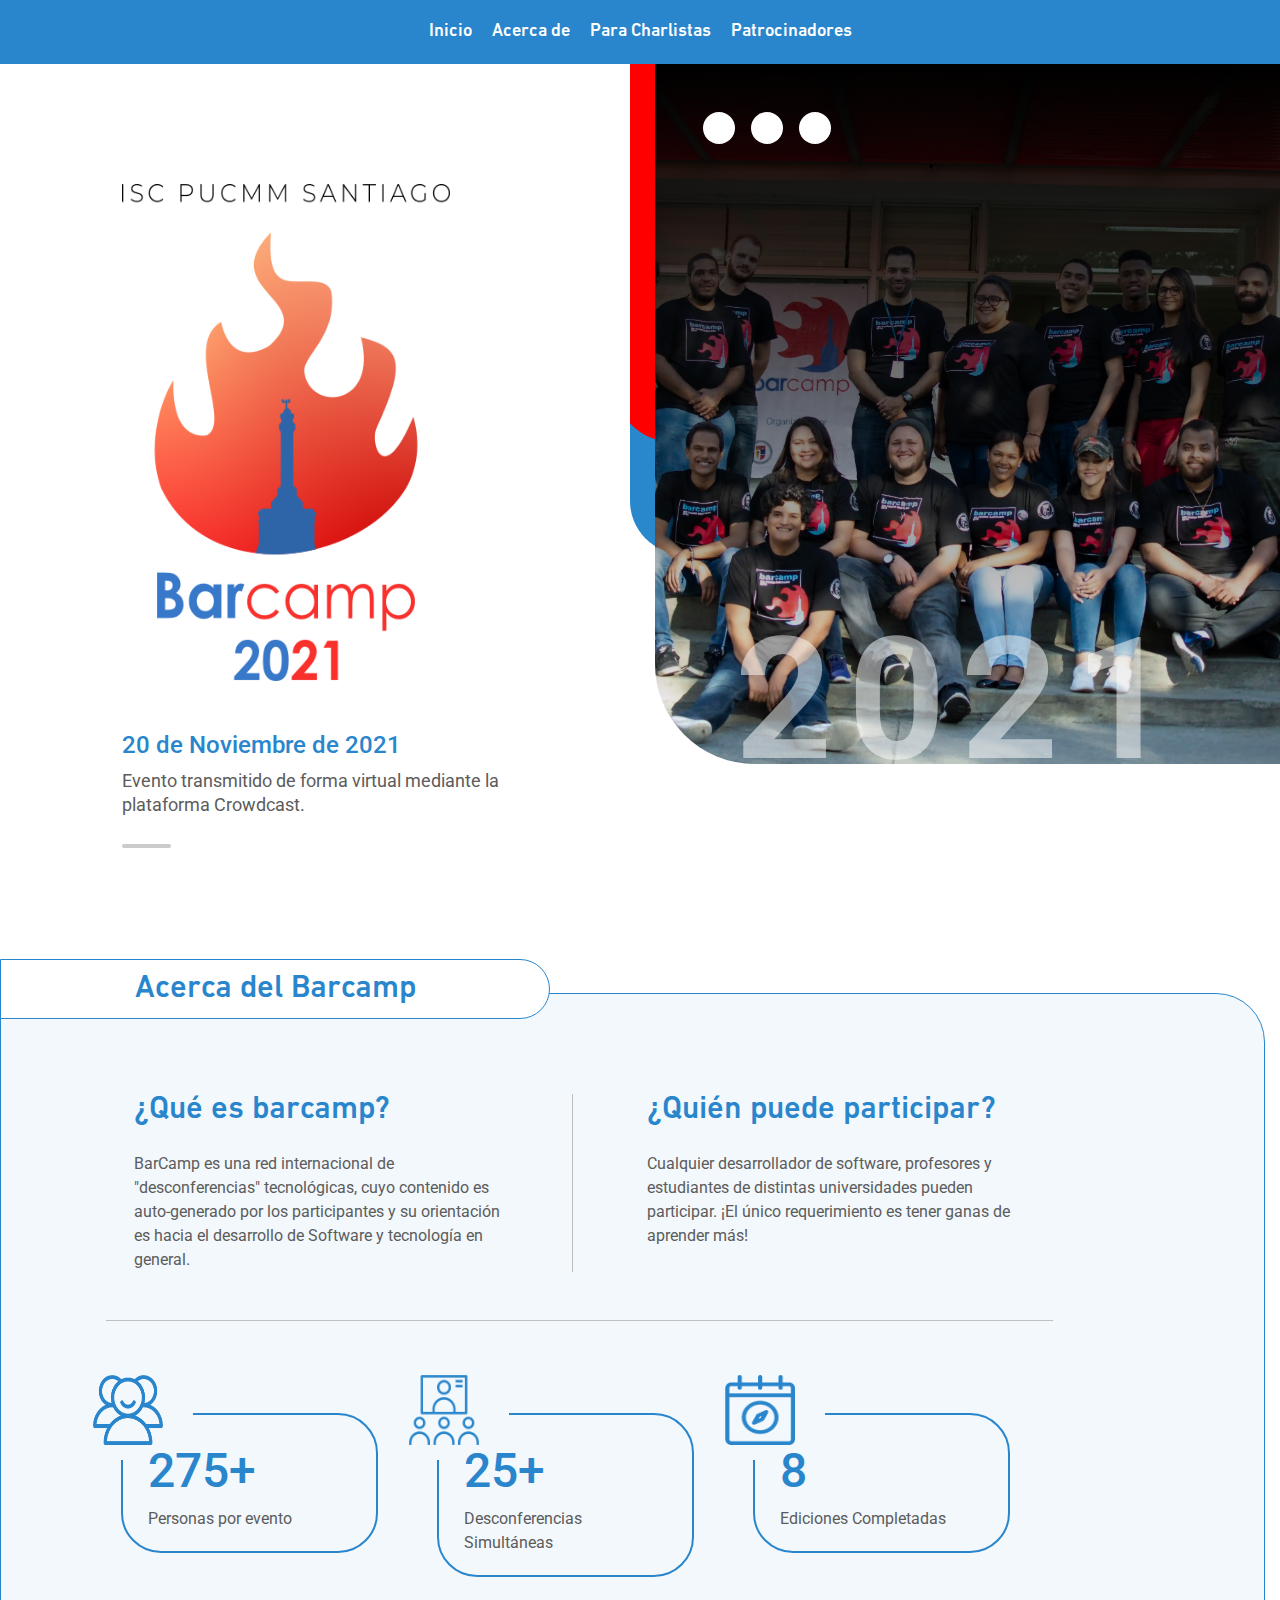
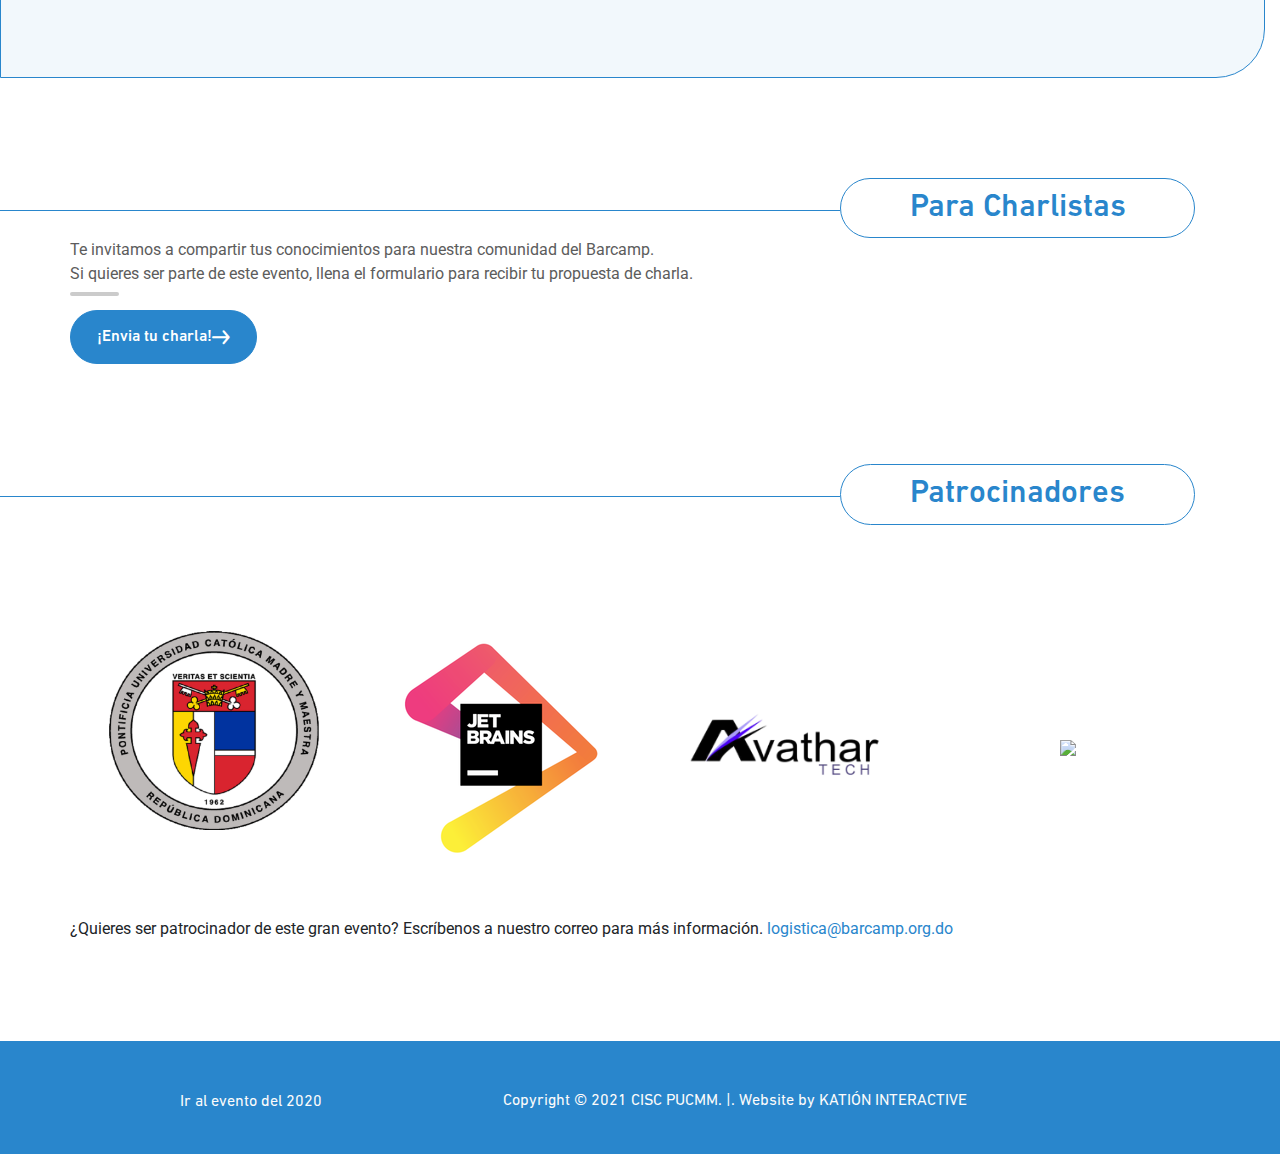
==== index.html @ 1f0f2ee5 "add streamelopers as sponsor" ====
<!doctype html>
<html lang="en">

<head>
    <meta charset="utf-8">
    <meta name="viewport" content="width=device-width, initial-scale=1, shrink-to-fit=no">
    <link rel="stylesheet" href="css/style.css">
    <link rel="stylesheet" href="https://use.fontawesome.com/releases/v5.7.2/css/all.css"
        integrity="sha384-fnmOCqbTlWIlj8LyTjo7mOUStjsKC4pOpQbqyi7RrhN7udi9RwhKkMHpvLbHG9Sr" crossorigin="anonymous">

    <link rel="shortcut icon" type="image/png" href="img/faviconbarcamp.png" />

    <meta property="og:title" content="BarcampRD 2021" />
    <meta property="og:type" content="website" />
    <meta property="og:url" content="https://twitter.com/BarCampRD" />
    <meta property="og:url" content="https://barcamp.org.do" />
    <meta property="og:image" content="https://barcamp.org.do/img/barcamp.webp" />
    <meta property="og:description"
        content="BarCamp es una red internacional de 'desconferencias' tecnológicas, cuyo contenido es auto-generado por los participantes y su orientación es hacia el desarrollo de Software y tecnología en general.">

    <!--Twitter card -->

    <meta name="twitter:card" content="summary_large_image" />
    <meta name="twitter:title" content="BarcampRD 2021" />
    <meta name="twitter:creator" content="@BarCampRD" />
    <meta name="twitter:description"
        content="BarCamp es una red internacional de 'desconferencias' tecnológicas, cuyo contenido es auto-generado por los participantes y su orientación es hacia el desarrollo de Software y tecnología en general." />
    <meta name="twitter:image" content="https://barcamp.org.do/img/barcamp.webp" />
    <title>Barcamp 2021</title>
</head>

<body>
    <header id="header">
        <div class="container-fluid">
            <nav class="main-nav">
                <ul class="main-menu">
                    <li><a href="#inicio">Inicio</a></li>
                    <li><a href="#aboutUs">Acerca de</a></li>
                    <li><a href="#registrocharlistas">Para Charlistas</a></li>
                    <li><a href="#patrocinadores">Patrocinadores</a></li>
                </ul>
            </nav>
            <button class="btn btn-sm btn-primary d-lg-none" onclick="$('.main-nav').toggleClass('open')"><i
                    class="fas fa-bars"></i></button>
        </div>
    </header>
    <main id="content">
        <section id="inicio">
            <div class="row m-0 p-0 justify-content-md-center">
                <div class="col-lg-6 col-md-10 order-sm-2 order-md-2 order-lg-1 ">
                    <div class="row justify-content-center">
                        <div class="col-xl-8 col-lg-12 ">
                            <div class="informationBarcamp">
                                <img src="img/newestBarcampLogo2.png">
                                <div class="informationDetails">
                                    <p class="date"><span>20 de Noviembre de 2021</span></p>
                                    <p>Evento transmitido de forma virtual mediante la plataforma Crowdcast.</p>
                                </div>
                            </div>
                        </div>
                    </div>
                </div>
                <div class="col-lg-6 pr-0 order-sm-1 order-md-1 order-lg-2">
                    <div class="slideBarcamp" id="slideBarcamp">                        
                        <div class="socialNav">
                            <a href="https://instagram.com/barcamprd" target="_blank"><span><i
                                        class="fab fa-instagram"></i></span></a>
                            <a href="https://www.facebook.com/barcamprd" target="_blank"><span><i
                                        class="fab fa-facebook-f"></i></span></a>
                            <a href="https://twitter.com/BarCampRD" target="_blank"><span><i
                                        class="fab fa-twitter"></i></span></a>
                            <a href="https://github.com/BarcampRD/" target="_blank"><i class="fab fa-github"></i></a>
                        </div>
                        <div class="year">
                            <p><span>2021</span></p>
                        </div>
                    </div>
                </div>
            </div>
        </section>
        <section id="aboutUs">
            <div class="container ml-lg-0 pl-lg-0">
                <div class="about-container">
                    <div class="container">
                        <div class="title">
                            <h2>Acerca del Barcamp</h2>
                        </div>
                        <div class="row m-0 p-0 mb-5">
                            <div class="col-lg-4 offset-lg-1 ">
                                <h3>¿Qué es barcamp?</h3>
                                <p>
                                    BarCamp es una red internacional de "desconferencias" tecnológicas, cuyo contenido es auto-generado por los participantes y su orientación es hacia el desarrollo de Software y tecnología en general.
                                </p>
                            </div>
                            <div class="col-lg-4 offset-lg-1">
                                <h3>¿Quién puede participar?</h3>
                                <p>
                                    Cualquier desarrollador de software, profesores y estudiantes de distintas universidades pueden participar. ¡El único requerimiento es tener ganas de aprender más!
                                </p>
                            </div>
                        </div>
                        <div class="row">
                            <div class="offset-lg-1 col-lg-3 border-top ">
                                <div class="attainment">
                                    <div class="img">
                                        <img src="img/people.webp">
                                    </div>
                                    <span>275+</span>
                                    <p><small>Personas por evento</small></p>
                                </div>
                            </div>
                            <div class="col-lg-3 border-top">
                                <div class="attainment">
                                    <div class="img">
                                        <img src="img/conferences.webp">
                                    </div>
                                    <span>25+</span>
                                    <p><small>Desconferencias Simultáneas</small></p>
                                </div>
                            </div>
                            <div class="col-lg-3 border-top">
                                <div class="attainment">
                                    <div class="img">
                                        <img src="img/calendar.png">
                                    </div>
                                    <span>8</span>
                                    <p><small>Ediciones Completadas</small></p>
                                </div>
                            </div>
                        </div>
                    </div>
                </div>
            </div>
        </section>
        <section id="registrocharlistas">
           <div class=registrocharlistas-container>
            <div class="container">
                <div class="row">
                    <div class="col-lg-12 line">
                        <h2 class="title ml-auto">Para Charlistas</h2>
                    </div>
                </div>
                <div class="row mb-4">
                    <p>
                        Te invitamos a compartir tus conocimientos para nuestra comunidad del Barcamp. <br>
                        Si quieres ser parte de este evento, llena el formulario para recibir tu propuesta de charla.
                    </p>
                </div>
                <div class="row">
                    <a href="https://www.papercall.io/barcamprd2021" class="btn btn-primary">
                        ¡Envia tu charla!
                        <span class="icon-arrow-right float-right" target="_blank">
                        </span>
                    </a>
                </div>
            </div>
           </div>
        </section>

        <section id="patrocinadores">
            <div class="container">
                <div class="row">
                    <div class="col-lg-12 line">
                        <h2 class="title ml-auto">Patrocinadores</h2>
                    </div>
                </div>
                <div class="row align-items-center justify-content-center mb-5">
                    <div class="col-lg-3 col-md-3 col-sm-3 col-xs-12 d-sm-flex justify-content-sm-center">
                        <a href="https://www.pucmm.edu.do/">
                            <img src="img/patrocinadores/PUCMM.png" class="img-fluid">
                        </a>
                    </div>
                    <div class="col-lg-3 col-md-3 col-sm-3 col-xs-12 d-sm-flex justify-content-sm-center">
                        <a href="https://www.jetbrains.com/">
                            <img src="img/patrocinadores/JetBrains.png" class="img-fluid">
                        </a>
                    </div>
                    <div class="col-lg-3 col-md-3 col-sm-3 col-xs-12 d-sm-flex justify-content-sm-center">
                        <a href="https://avathartech.com/">
                            <img src="img/patrocinadores/AvatharTech.png" class="img-fluid">
                        </a>
                    </div>
                    <div class="col-lg-3 col-md-3 col-sm-3 col-xs-12 d-sm-flex justify-content-sm-center">
                        <a href="https://streamelopers.org/">
                            <img src="img/patrocinadores/streamelopers.png" class="img-fluid">
                        </a>
                    </div>
                </div>
                
                <div class="row">
                    <p>
                        ¿Quieres ser patrocinador de este gran evento? Escríbenos a nuestro correo para más información. <a href="mailto:logistica@barcamp.org.do">logistica@barcamp.org.do</a>
                    </p>
                </div>
            </div>
        </section>
    </main>
    <footer id="footer">
        <div class="container">
            <div class="row justify-content-center">
                <div class="col-lg-2 col-md-4">
                    <a href="https://2020.barcamp.org.do/">Ir al evento del 2020</a>
                </div>
                <div class="col-lg-8 col-md-6">
                    <p class="mb-0">Copyright © 2021 CISC PUCMM. |. Website by KATIÓN INTERACTIVE</p>
                </div>
            </div>
        </div>
    </footer>

    <script src="js/jquery-3.3.1.min.js"></script>
    <script src="js/submissions.js"></script>
    <script src="js/scripts.js"></script>
</body>
</html>
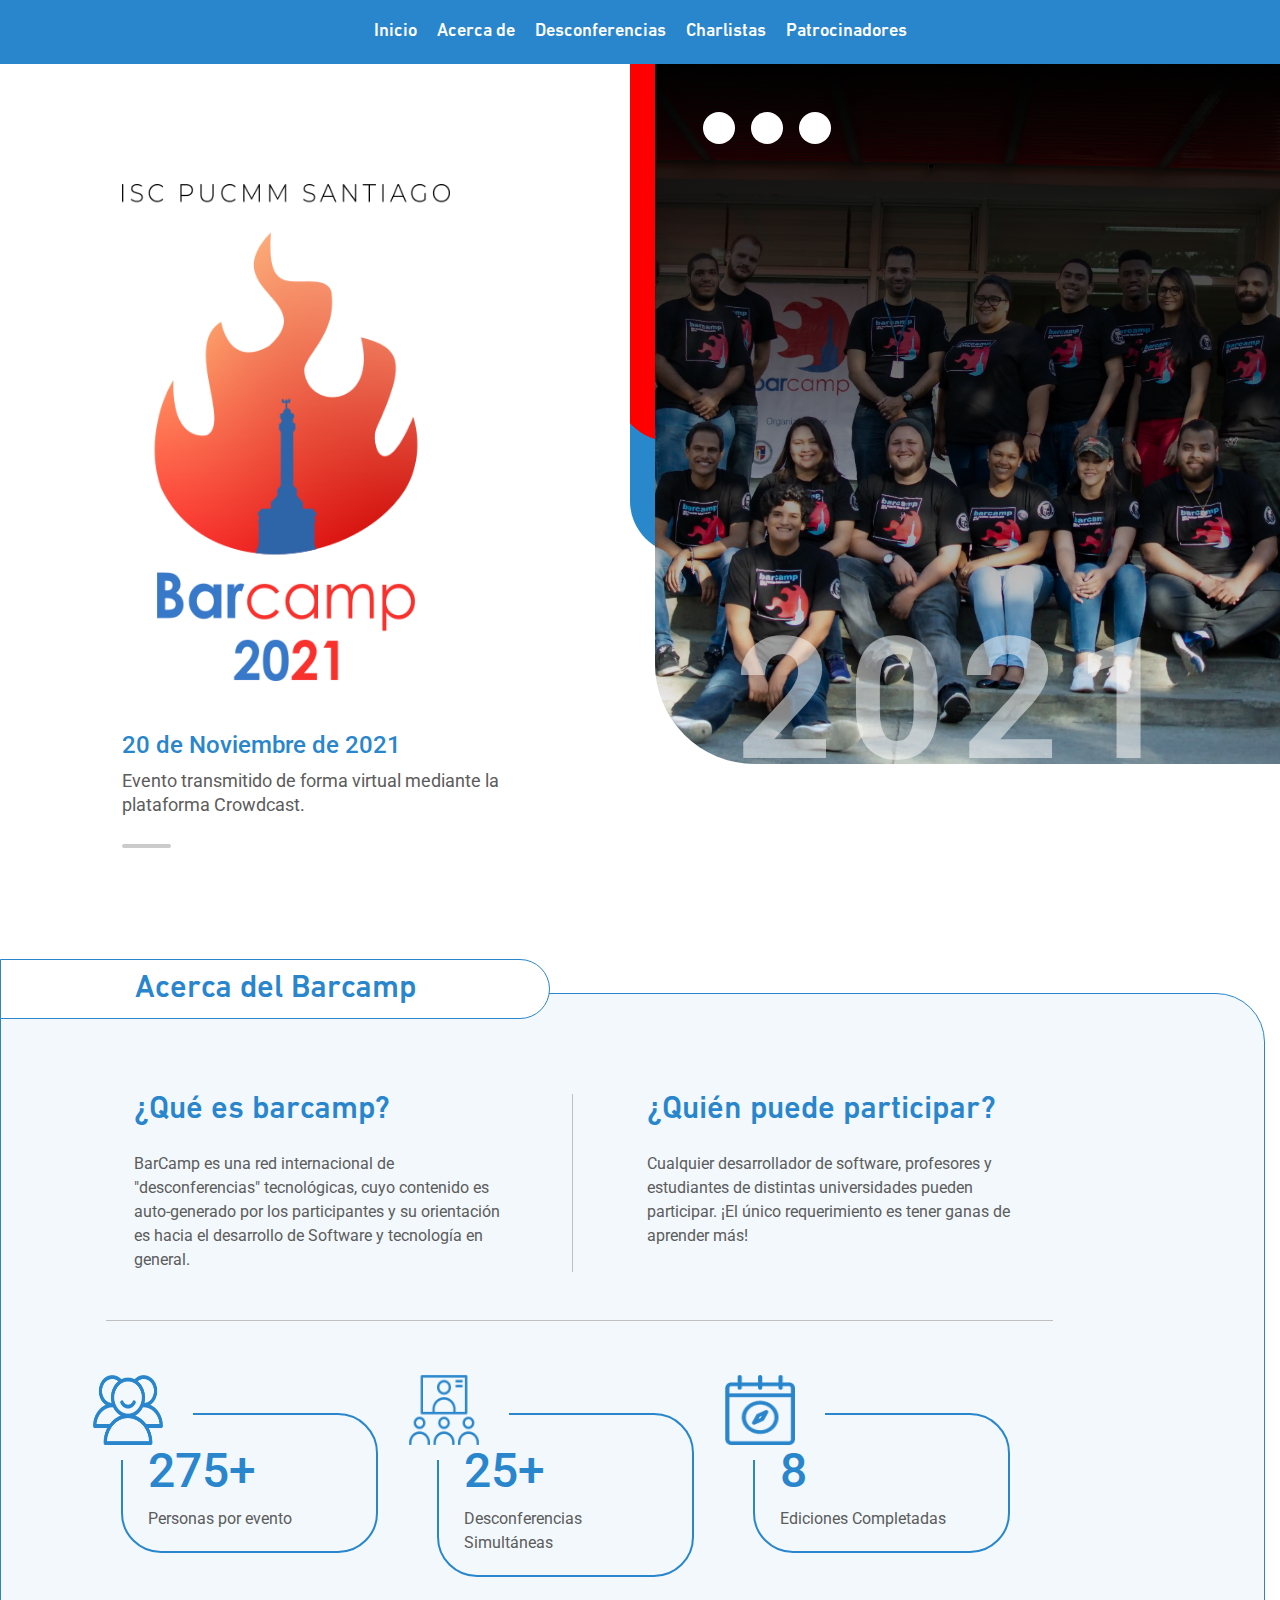
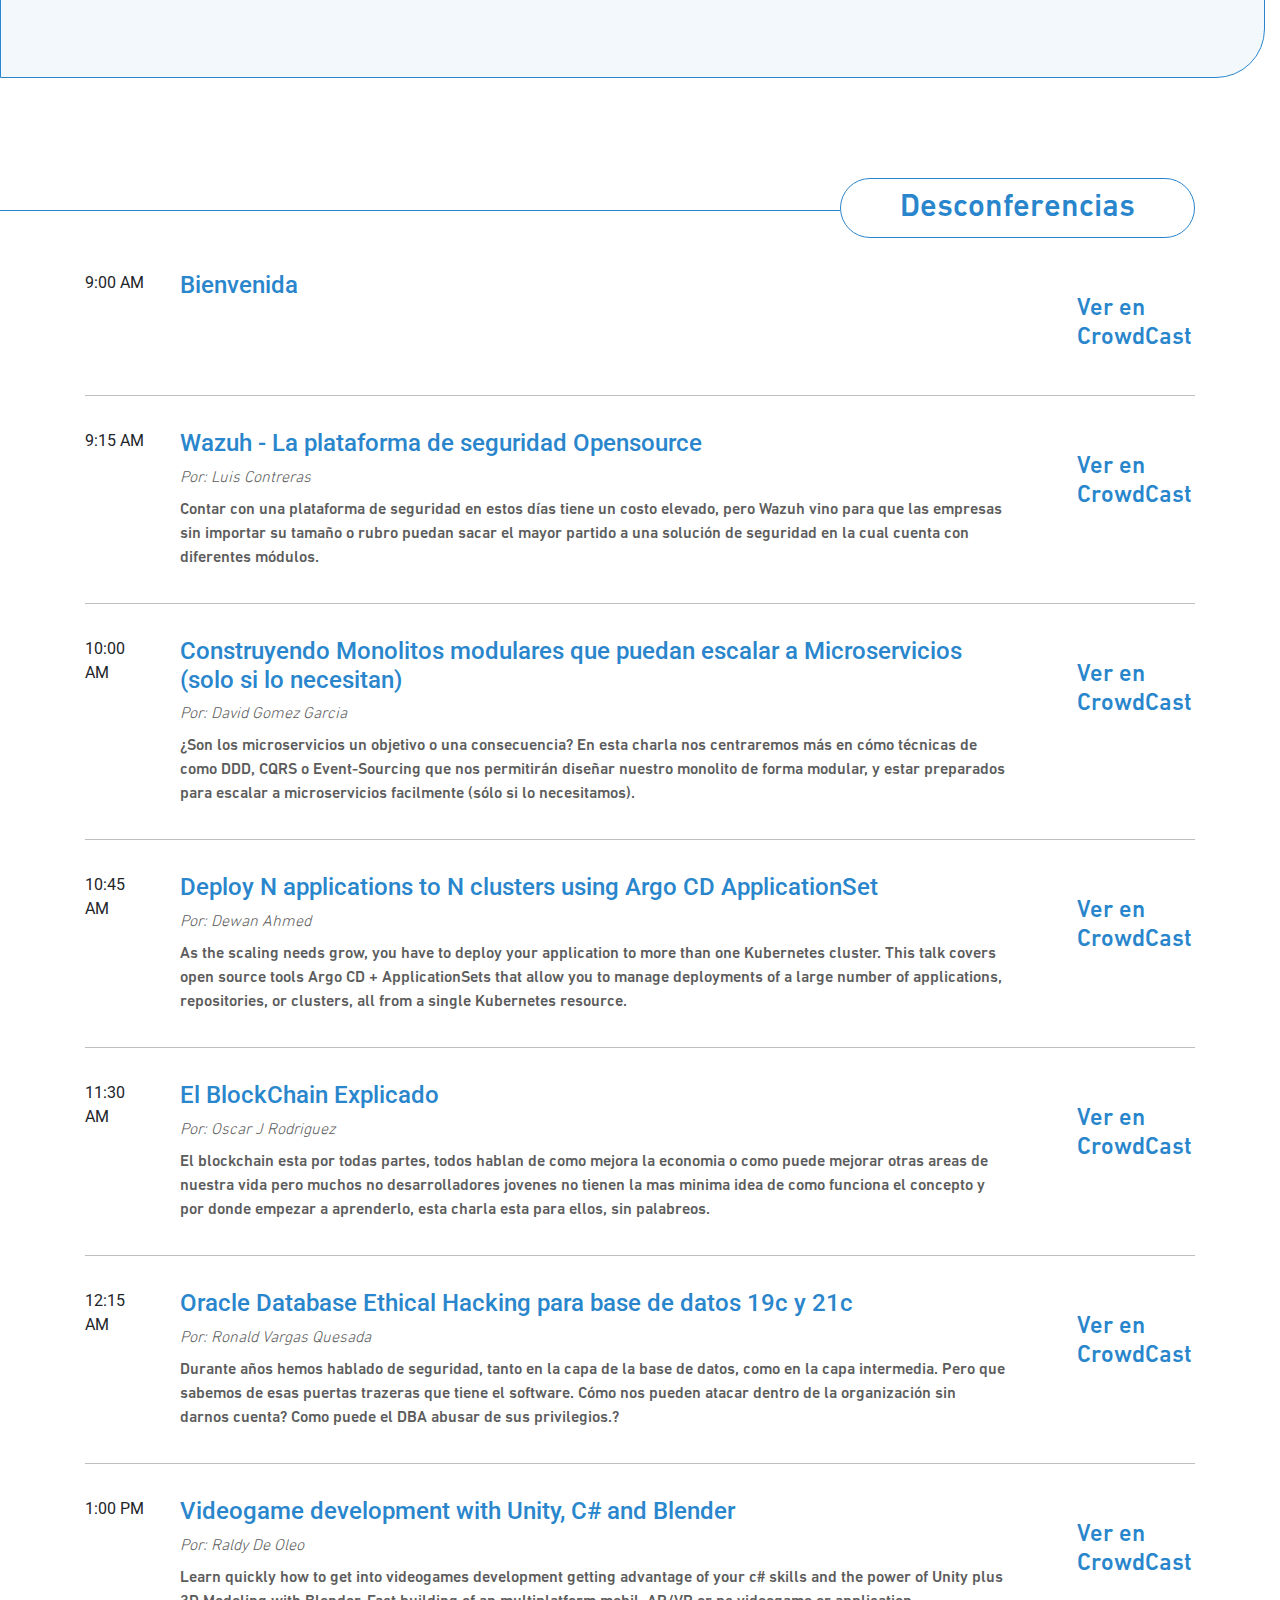
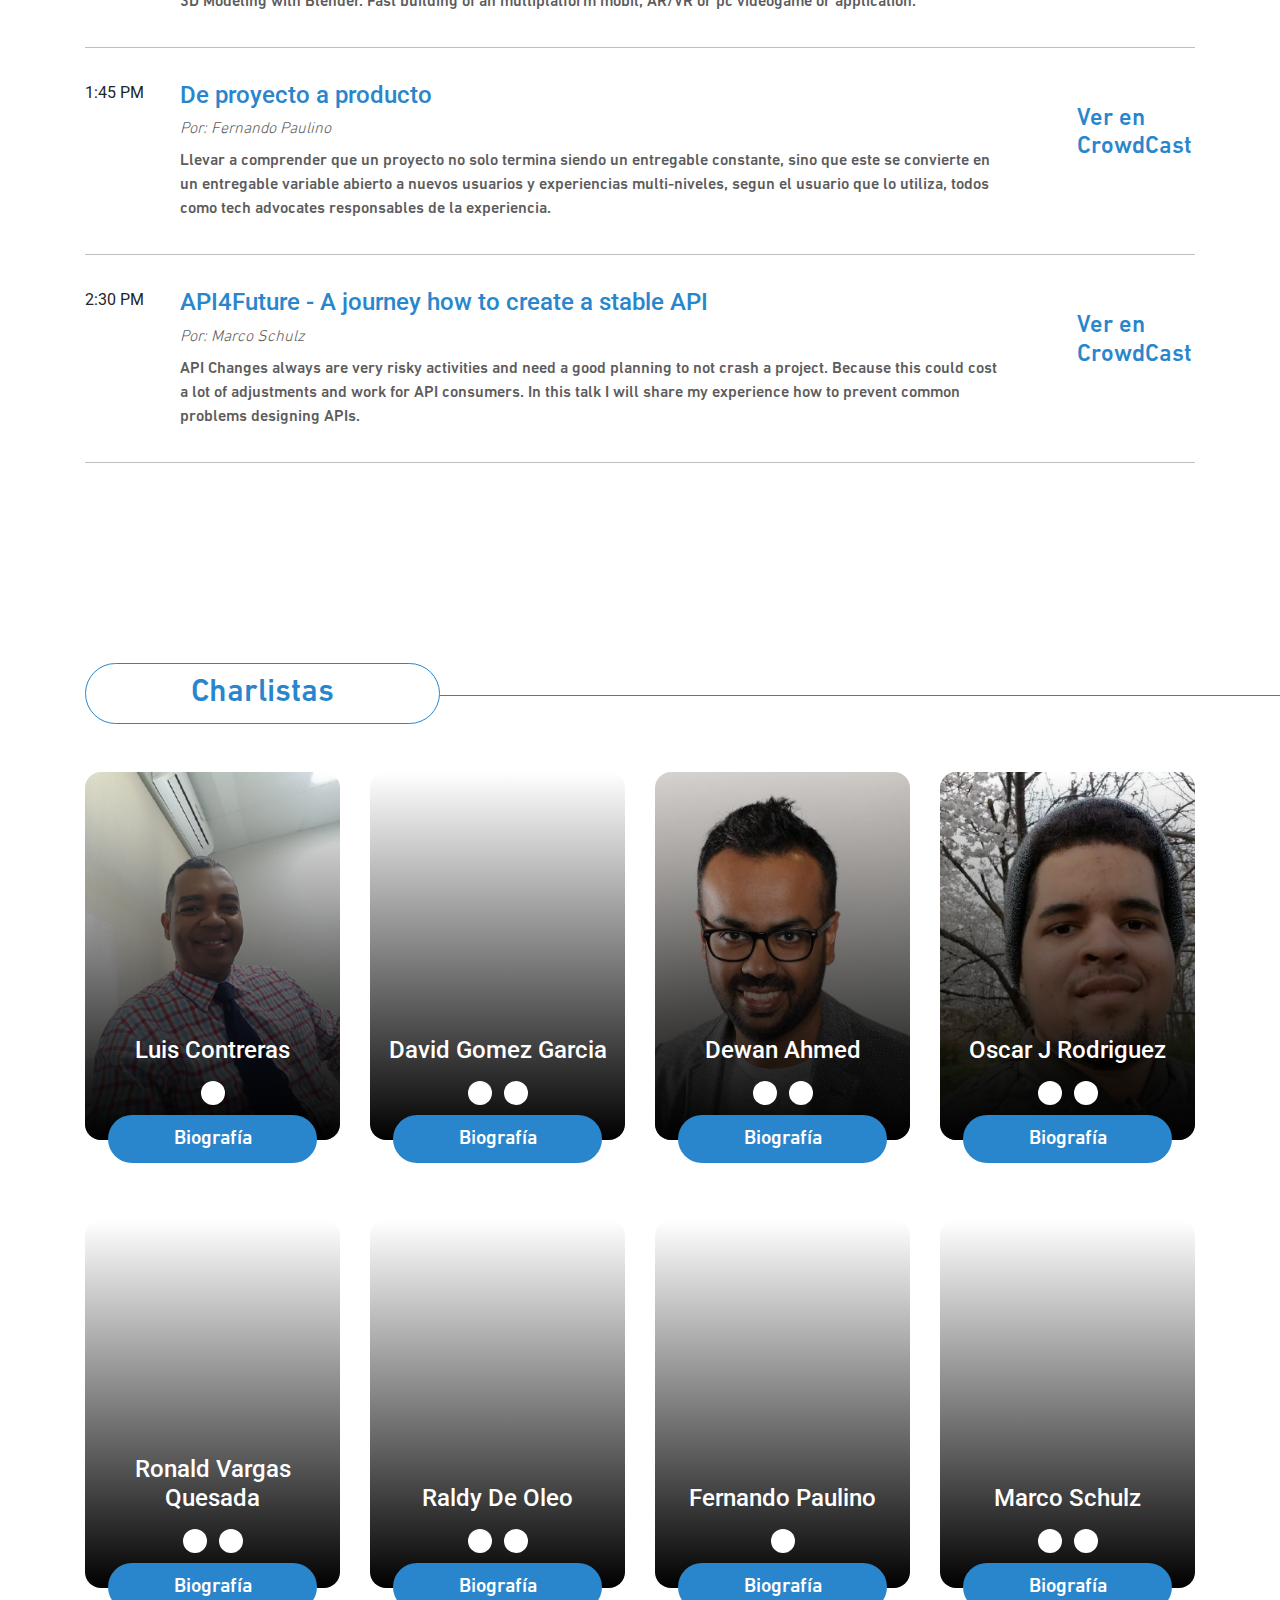
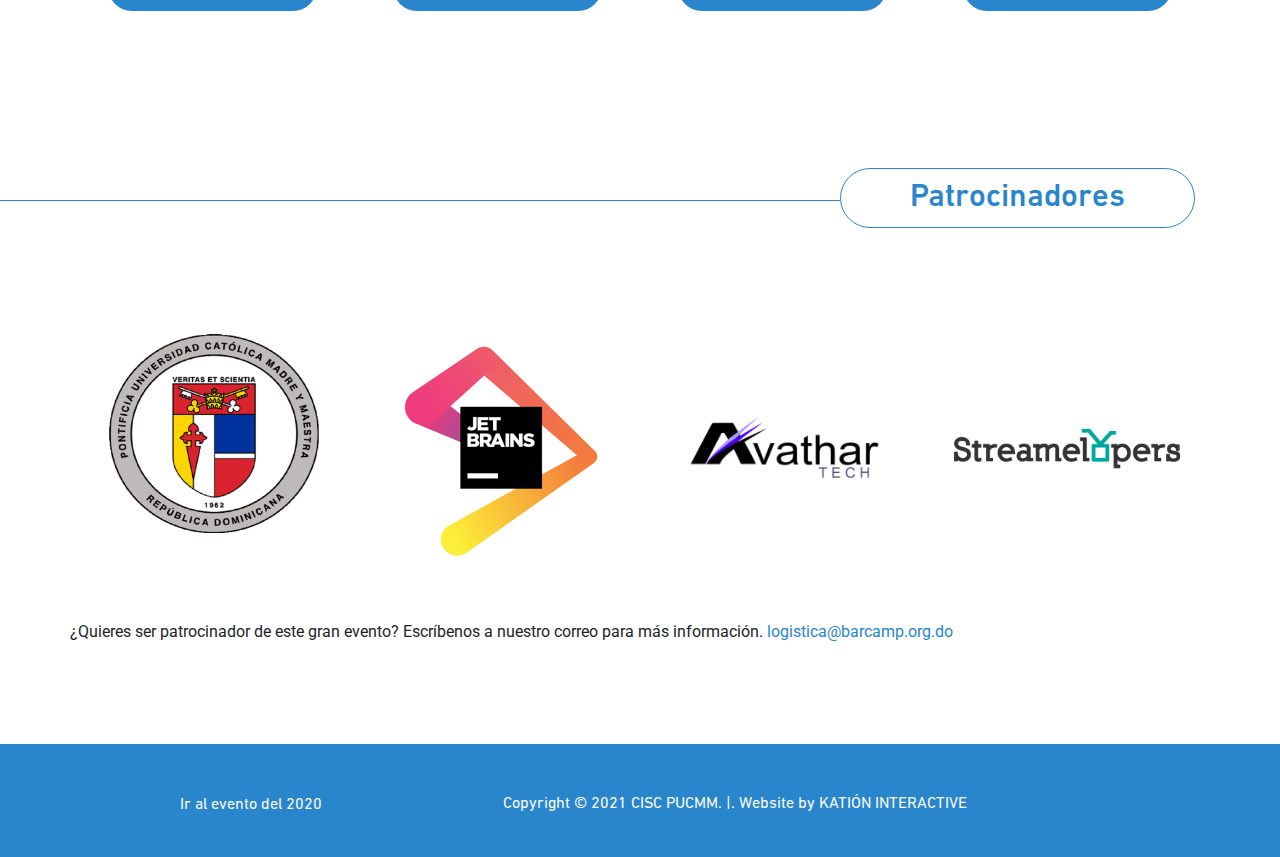
==== commit f60d012b: "add confirmed speakers" ====
--- a/index.html
+++ b/index.html
@@ -36,7 +36,8 @@
                 <ul class="main-menu">
                     <li><a href="#inicio">Inicio</a></li>
                     <li><a href="#aboutUs">Acerca de</a></li>
-                    <li><a href="#registrocharlistas">Para Charlistas</a></li>
+                    <li><a href="#desconferencias">Desconferencias</a></li>
+                    <li><a href="#charlistas">Charlistas</a></li>
                     <li><a href="#patrocinadores">Patrocinadores</a></li>
                 </ul>
             </nav>
@@ -132,29 +133,36 @@
                 </div>
             </div>
         </section>
-        <section id="registrocharlistas">
-           <div class=registrocharlistas-container>
+        <section id="desconferencias">
             <div class="container">
                 <div class="row">
                     <div class="col-lg-12 line">
-                        <h2 class="title ml-auto">Para Charlistas</h2>
-                    </div>
-                </div>
-                <div class="row mb-4">
-                    <p>
-                        Te invitamos a compartir tus conocimientos para nuestra comunidad del Barcamp. <br>
-                        Si quieres ser parte de este evento, llena el formulario para recibir tu propuesta de charla.
-                    </p>
-                </div>
-                <div class="row">
-                    <a href="https://www.papercall.io/barcamprd2021" class="btn btn-primary">
-                        ¡Envia tu charla!
-                        <span class="icon-arrow-right float-right" target="_blank">
-                        </span>
-                    </a>
-                </div>
-            </div>
-           </div>
+                        <h2 class="title ml-auto">Desconferencias</h2>
+                    </div>
+                </div>
+                <div class="row">
+                    <div class="col-lg-12">
+                        <div class="tabs">
+                            <div class="tab open">
+                                <ul id="conferences-list">
+
+                                </ul>
+                            </div>
+                        </div>
+                    </div>
+                </div>
+            </div>
+        </section>
+        <section id="charlistas">
+            <div class="container">
+                <div class="row">
+                    <div class="col-lg-12 line">
+                        <h2 class="title">Charlistas</h2>
+                    </div>
+                </div>
+                <div class="row mt-5" id="speakers-container">
+                </div>
+            </div>
         </section>
 
         <section id="patrocinadores">
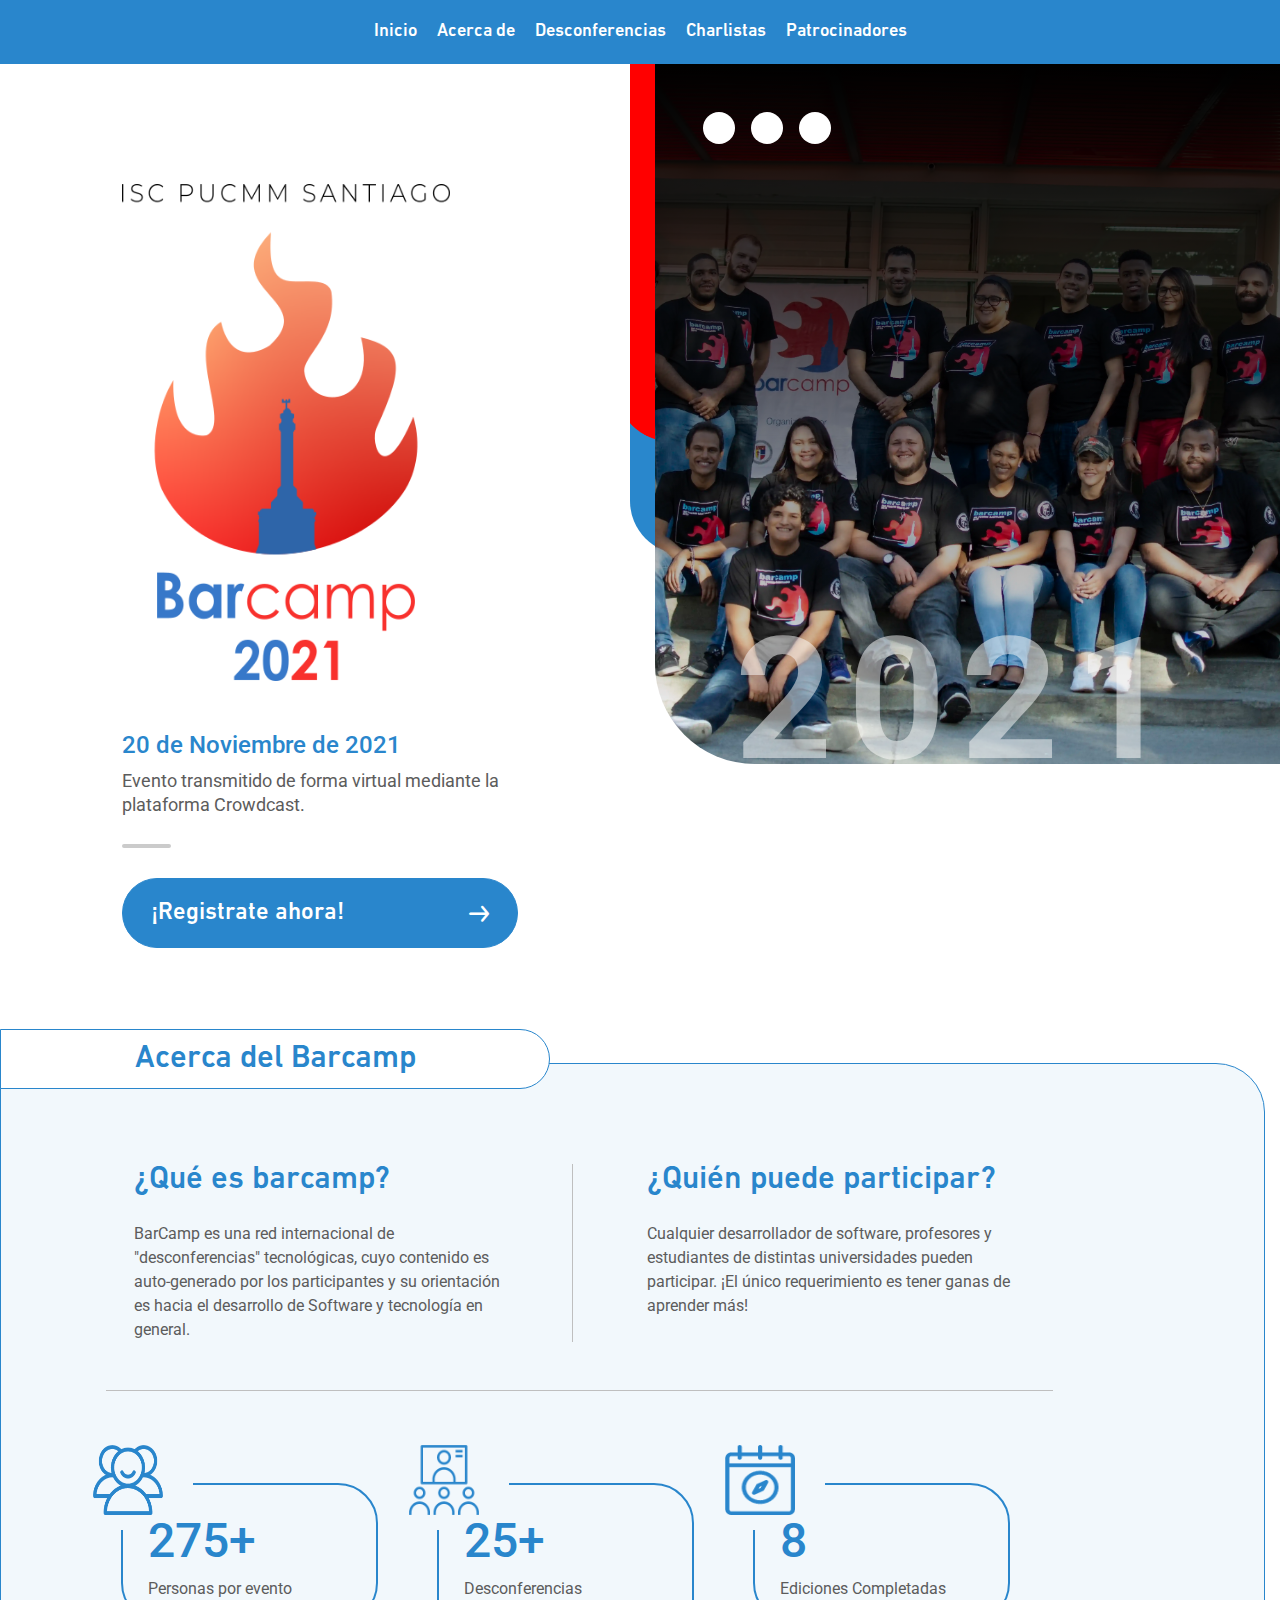
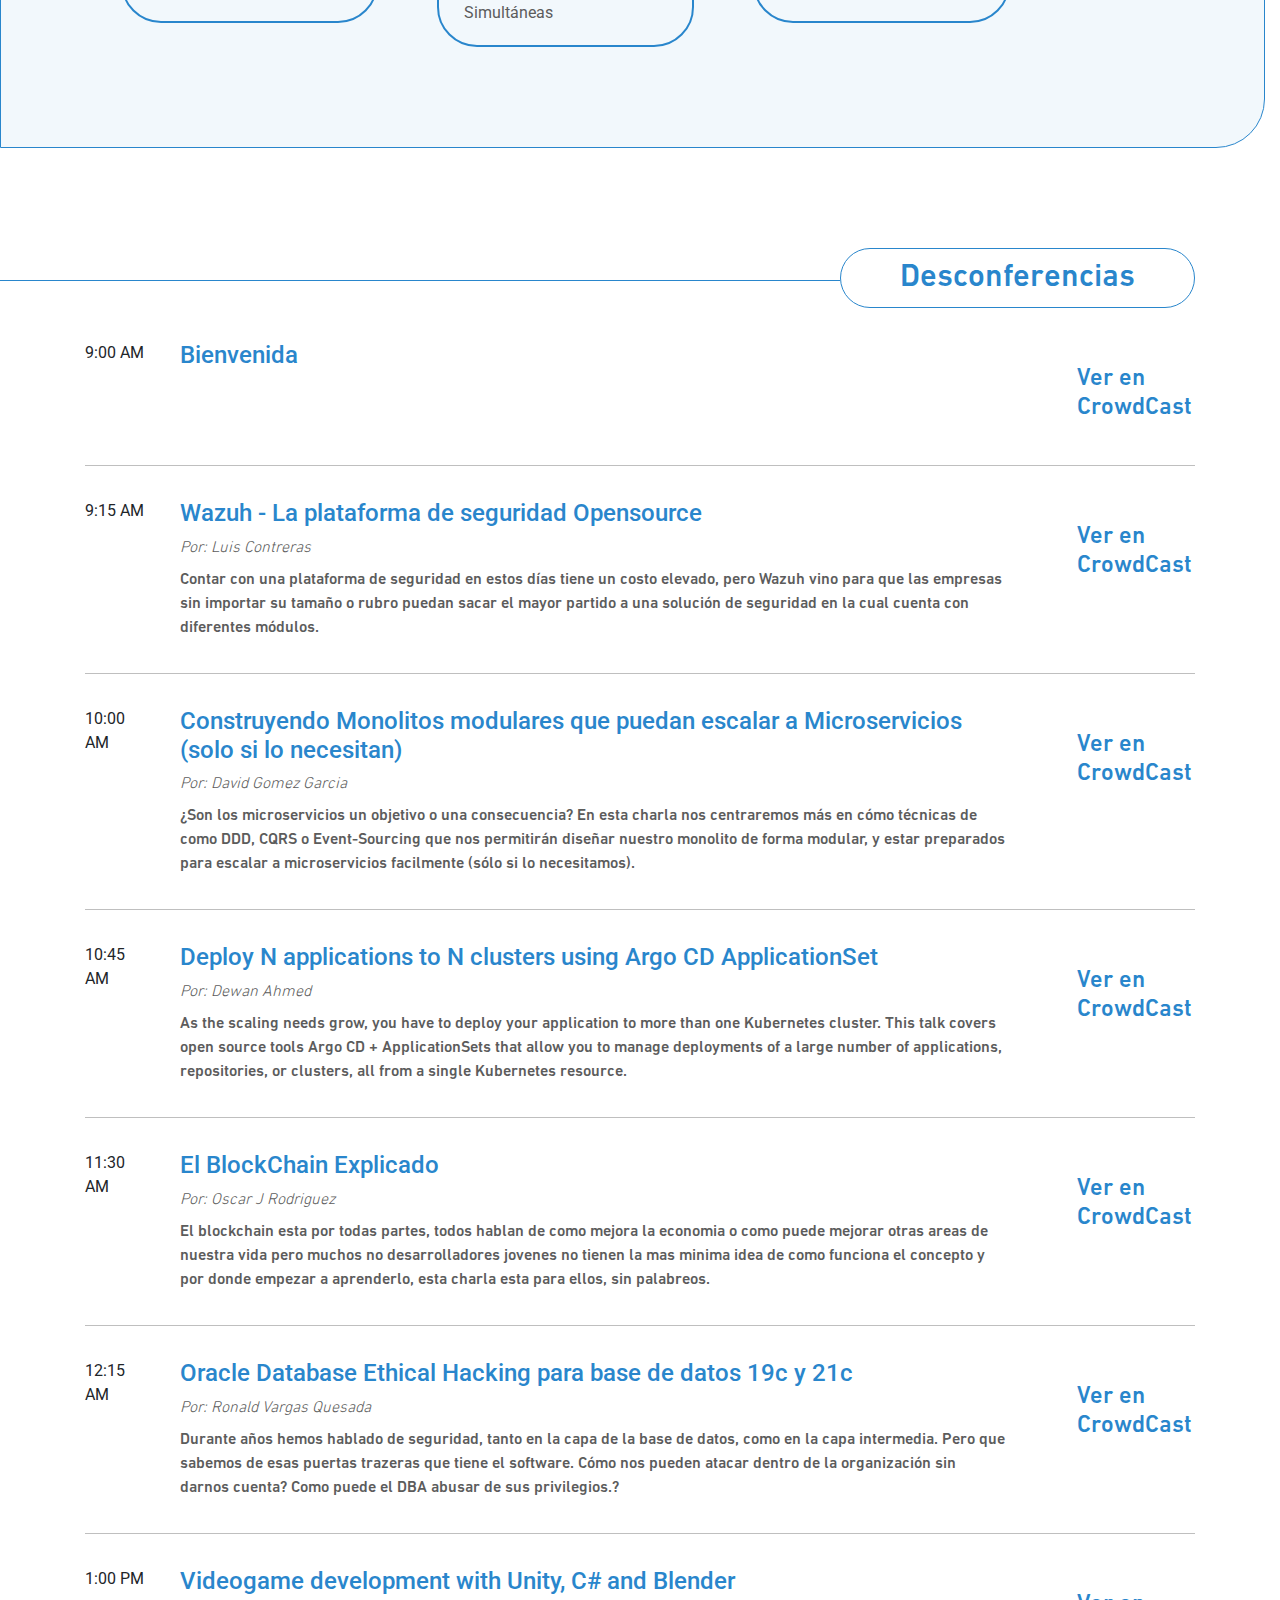
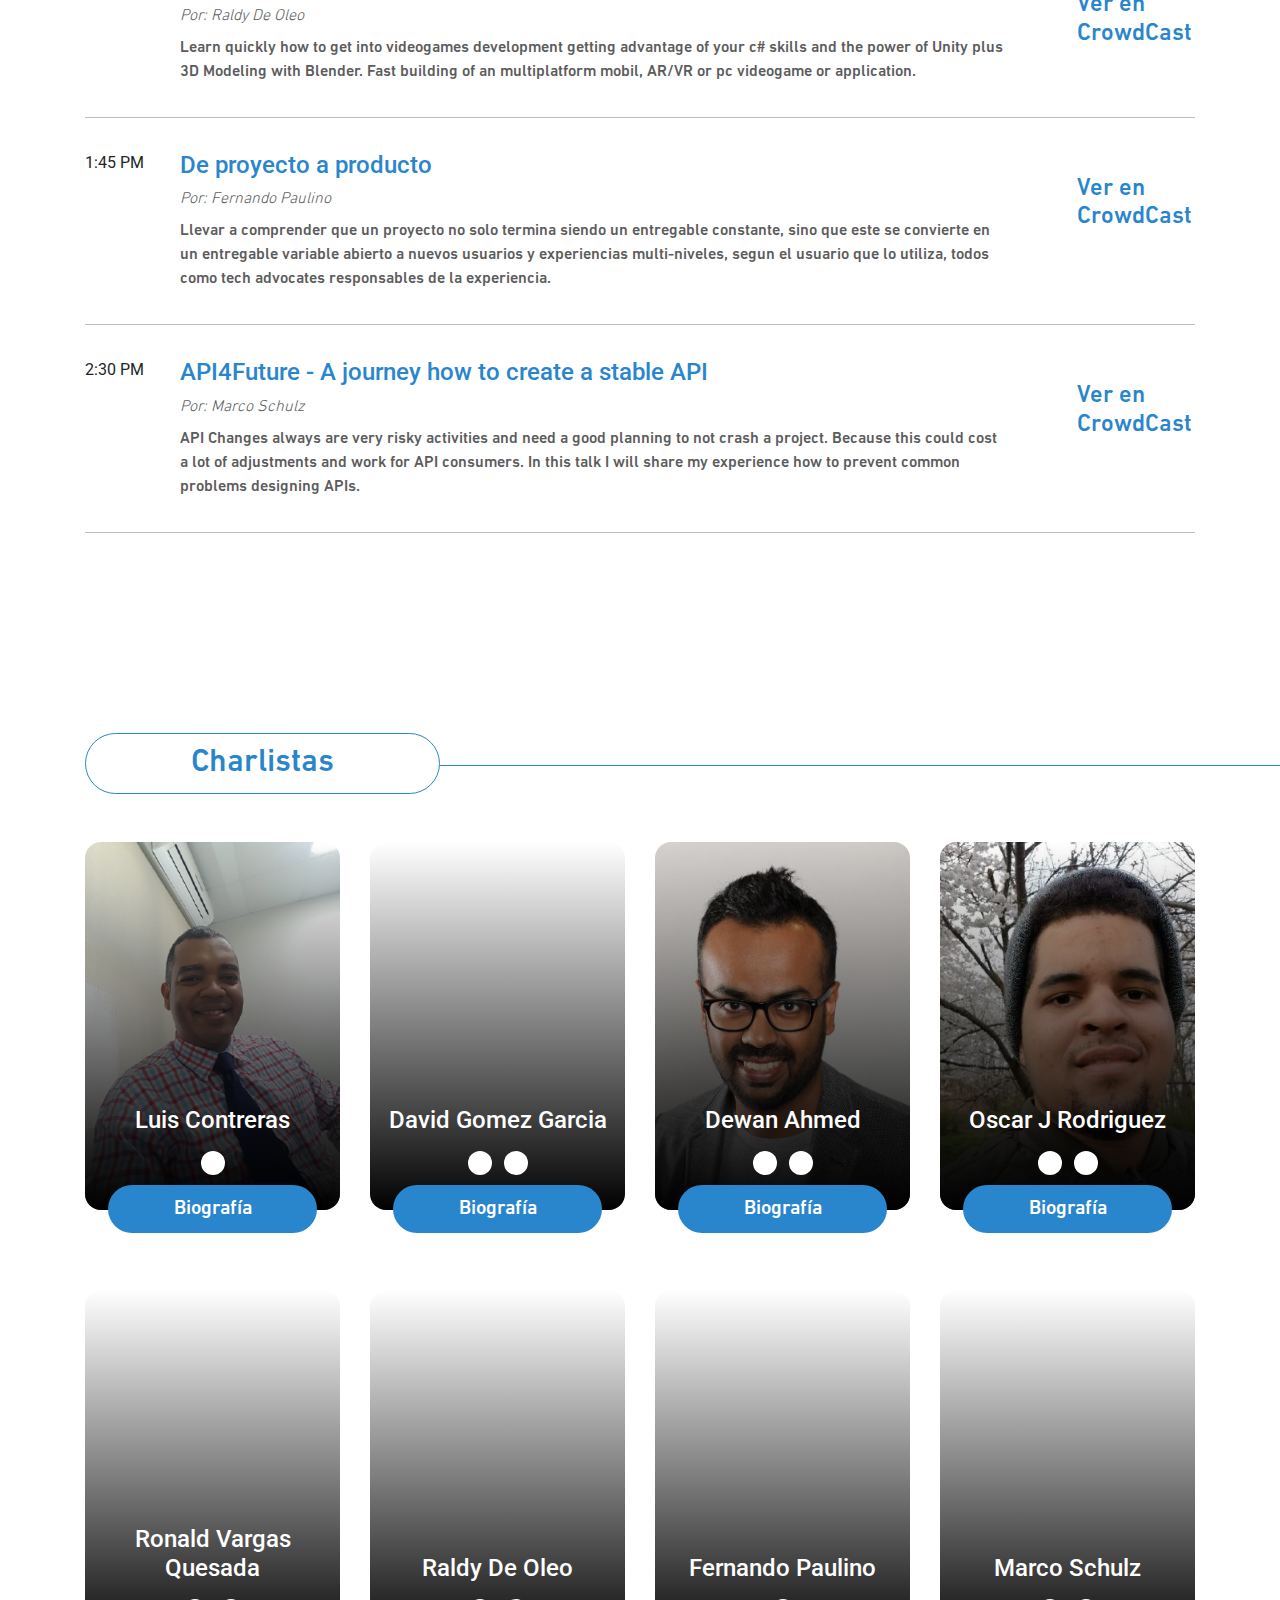
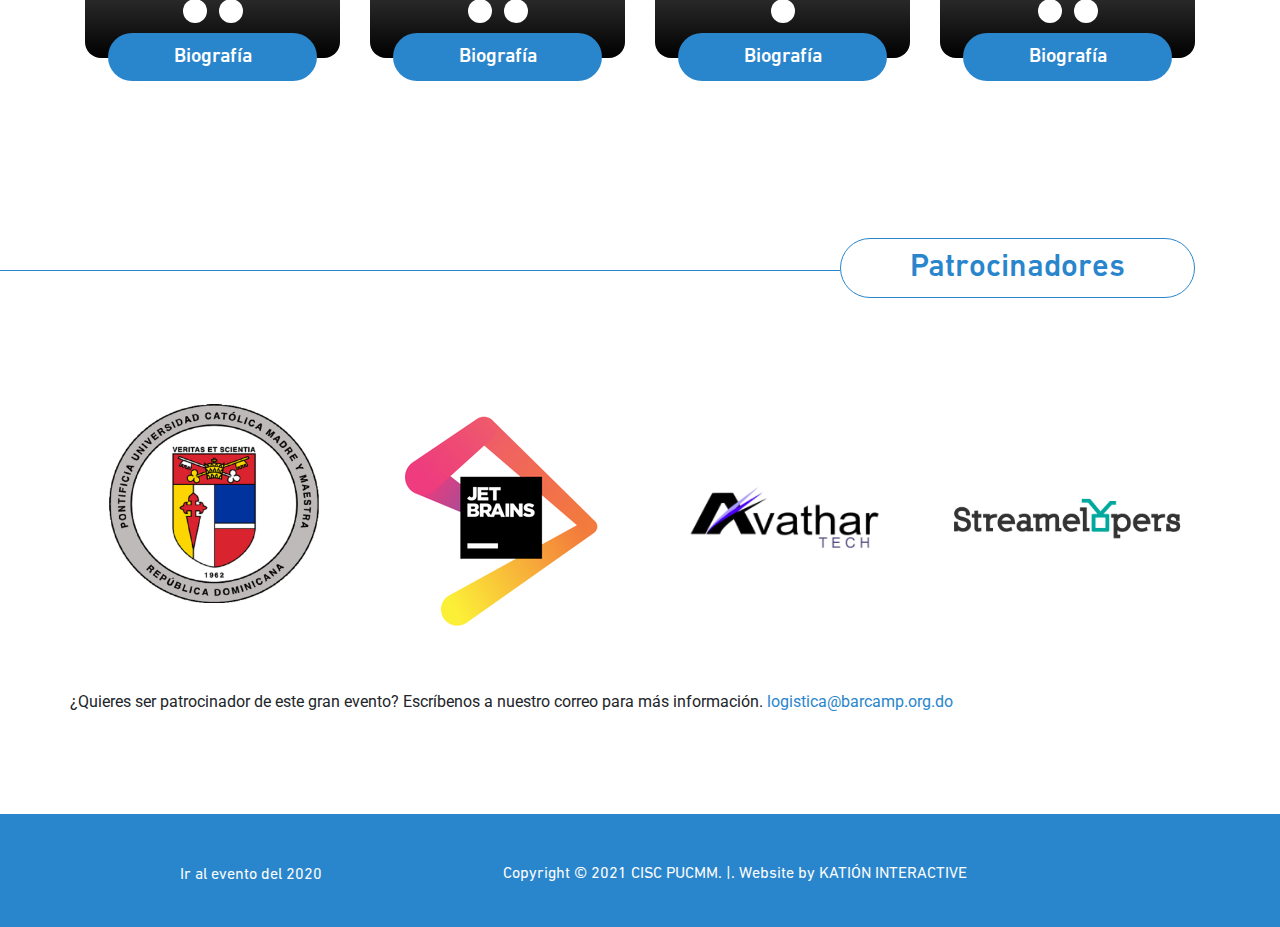
==== commit d85cc596: "Register button" ====
--- a/index.html
+++ b/index.html
@@ -57,6 +57,7 @@
                                     <p class="date"><span>20 de Noviembre de 2021</span></p>
                                     <p>Evento transmitido de forma virtual mediante la plataforma Crowdcast.</p>
                                 </div>
+                                <a href=" https://www.crowdcast.io/e/barcamp-rd-2021/register" class="btn btn-primary">¡Registrate ahora!<span class="icon-arrow-right float-right" target="_blank"></span></a>
                             </div>
                         </div>
                     </div>
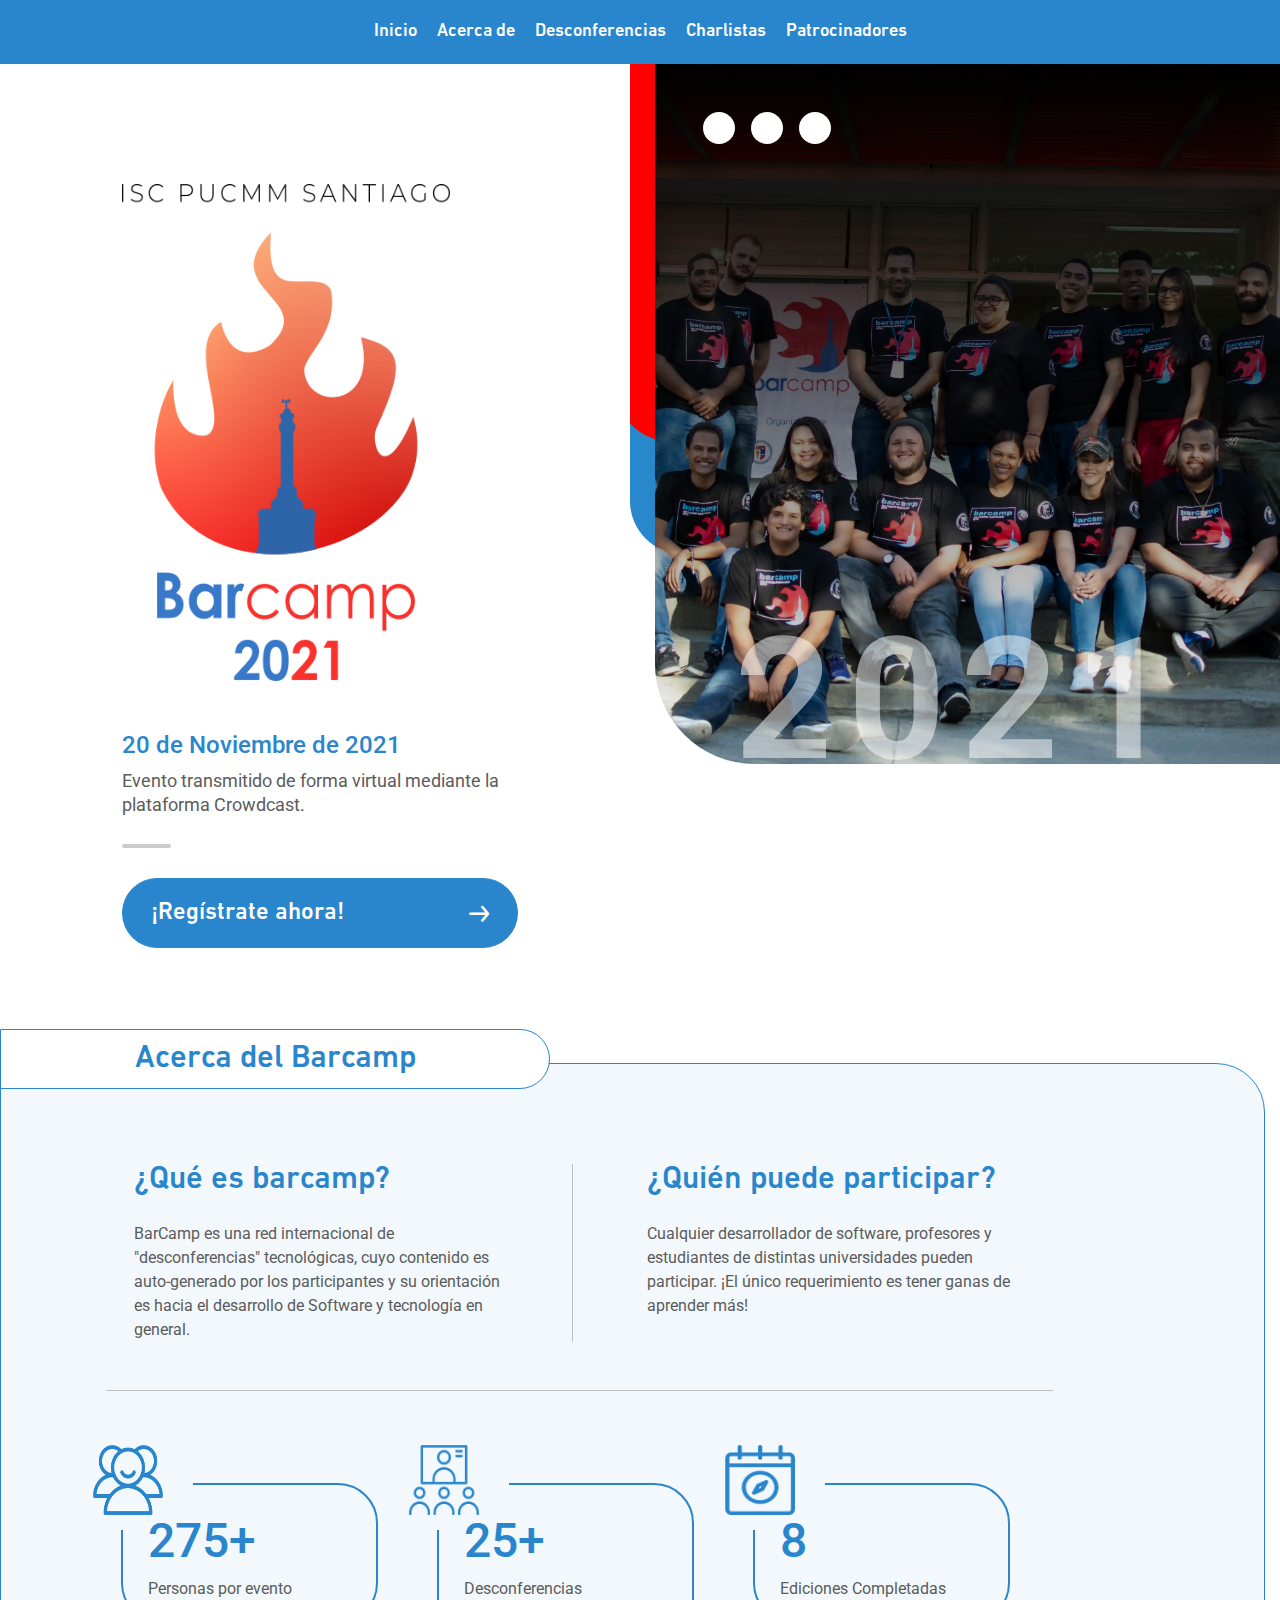
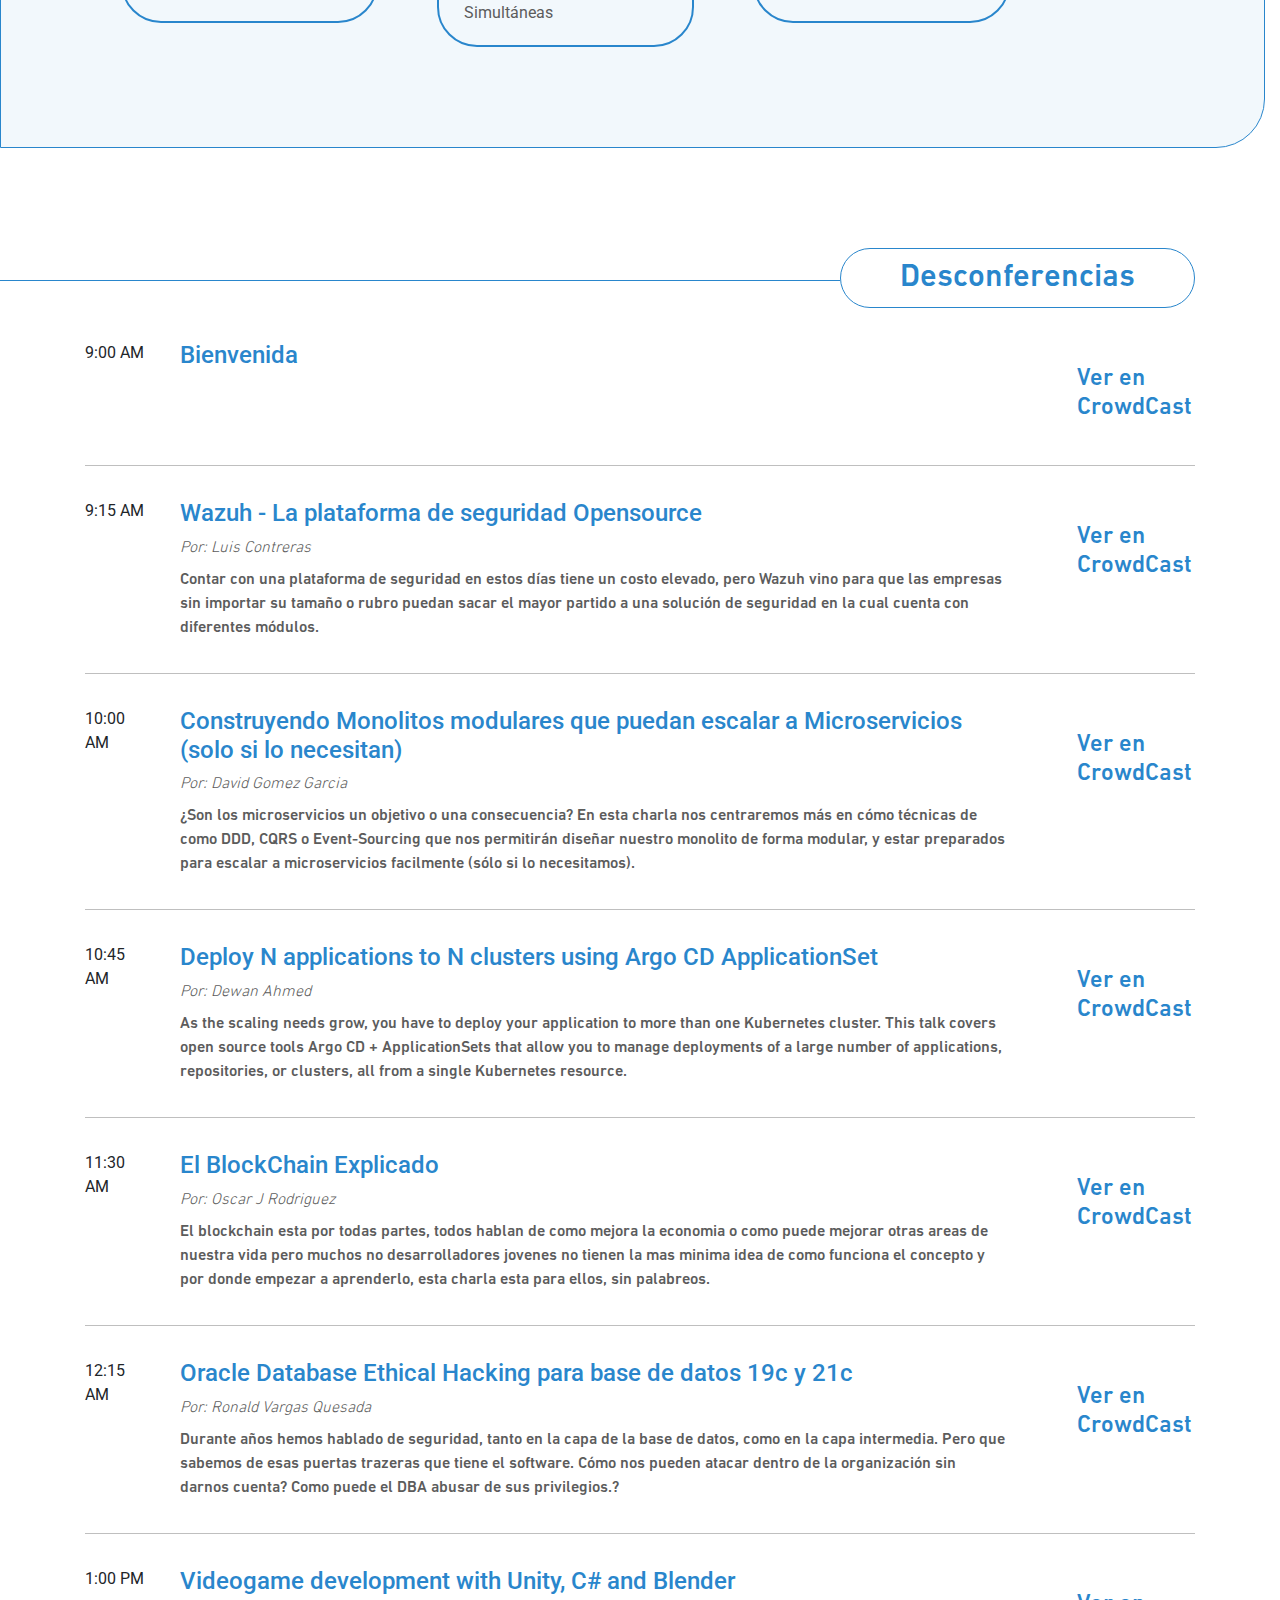
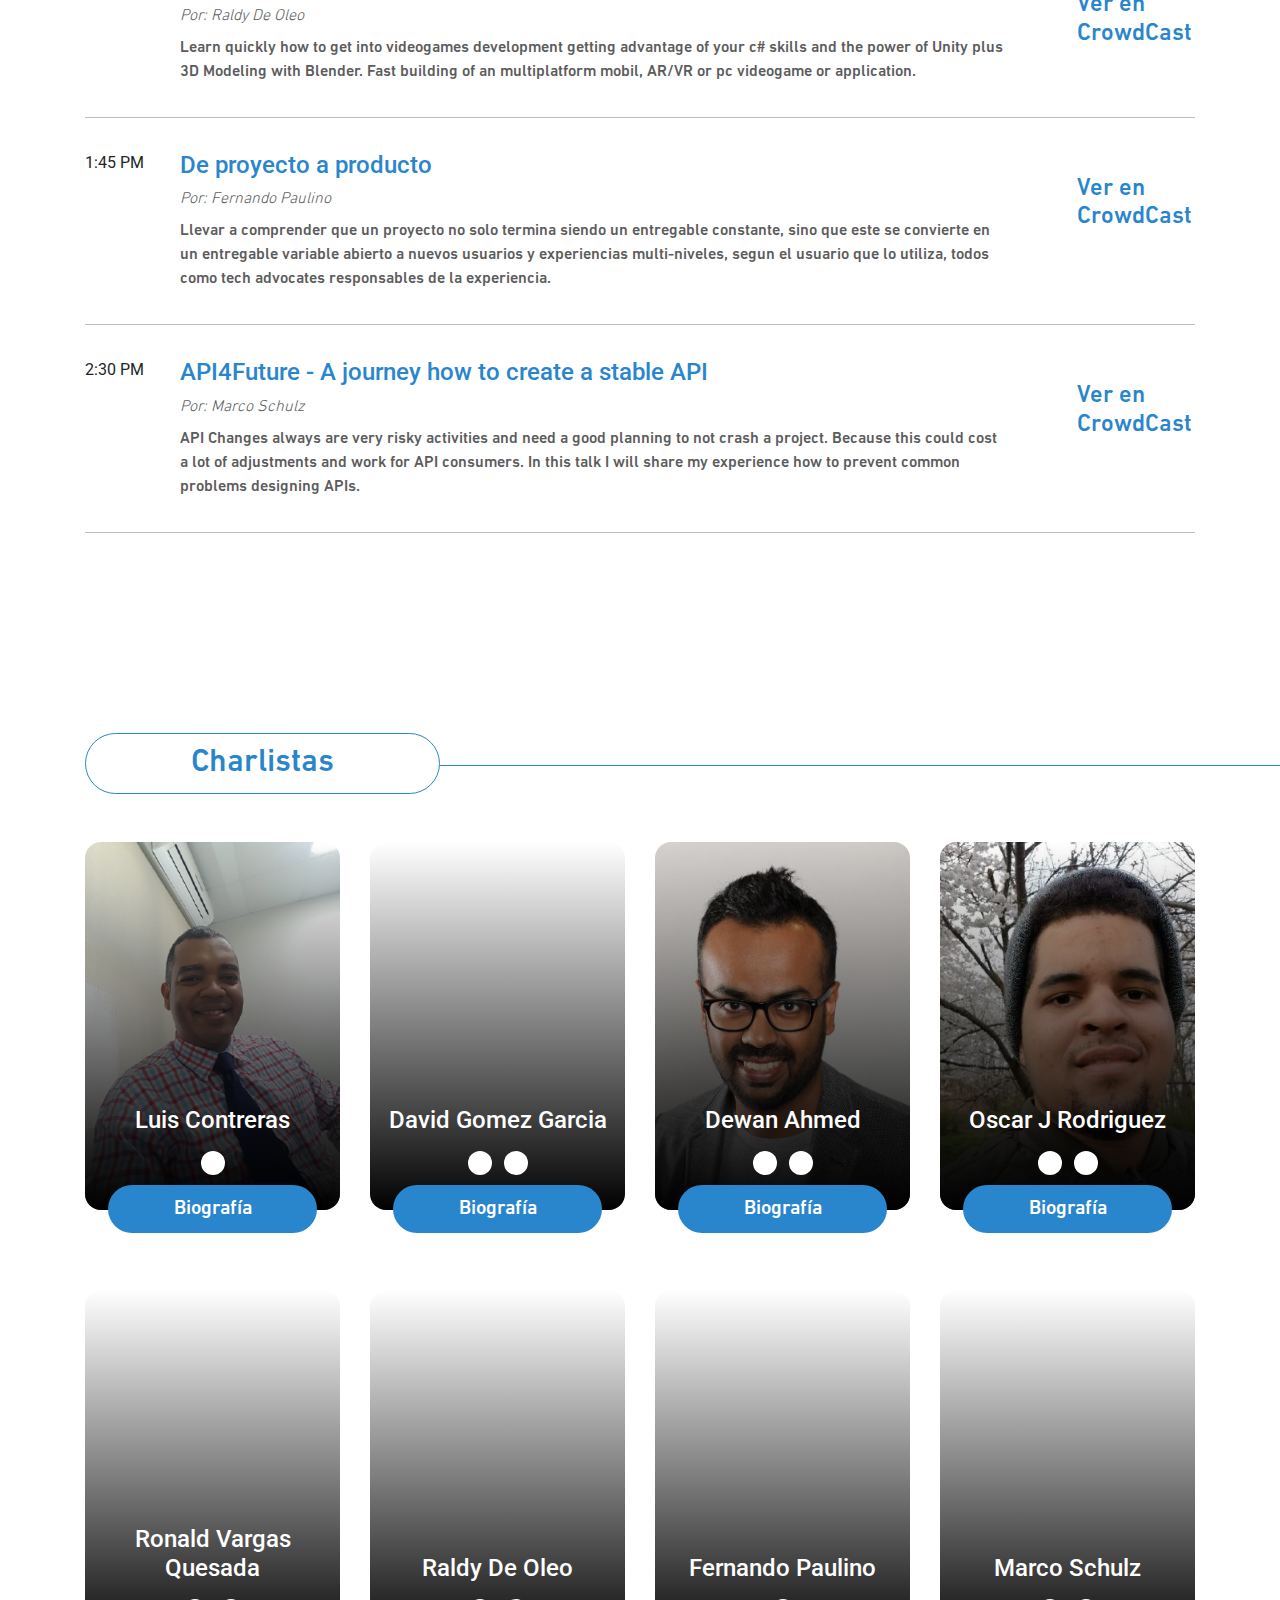
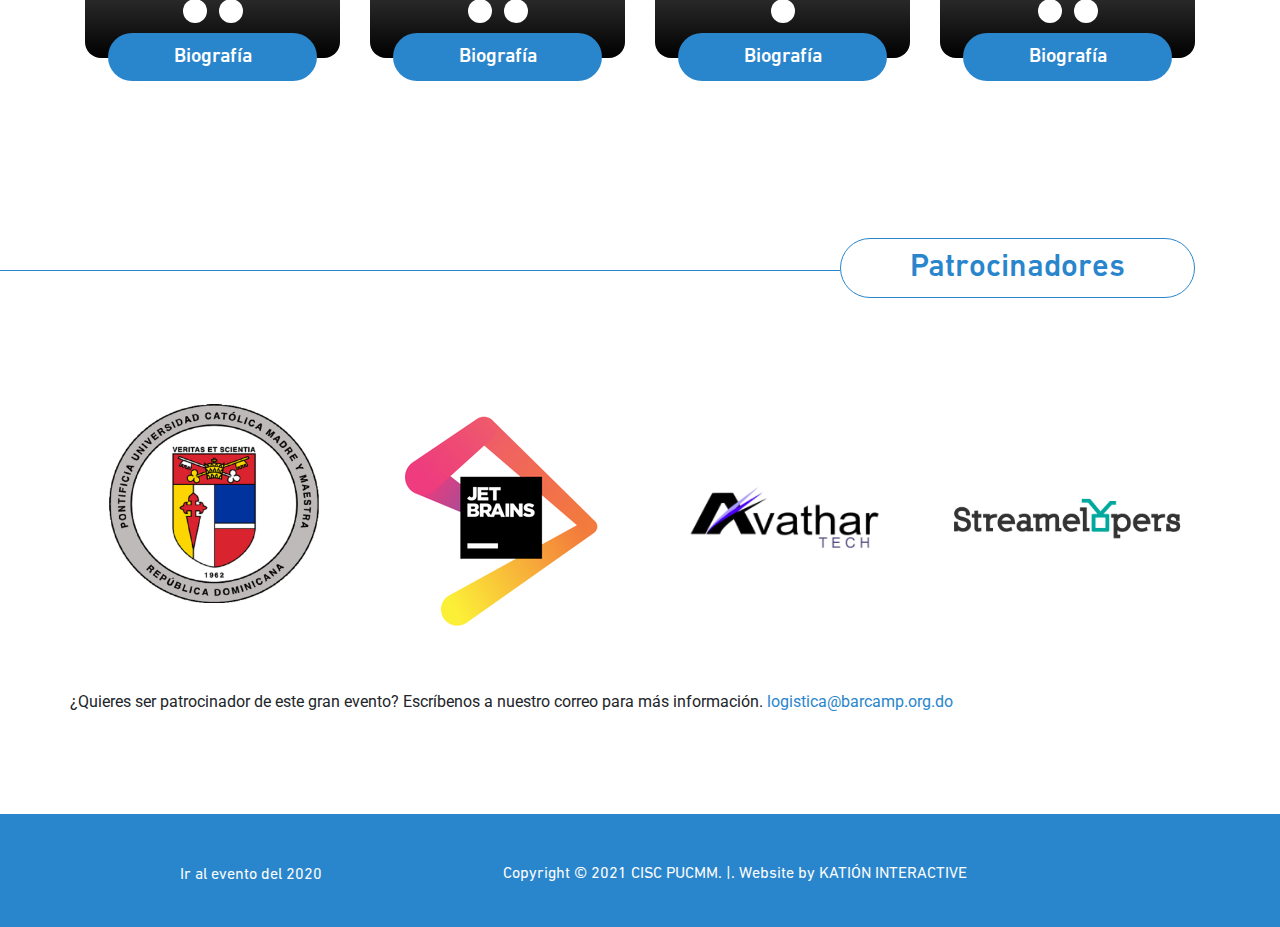
==== commit 7f61ca12: "spelling fixes" ====
--- a/index.html
+++ b/index.html
@@ -57,7 +57,7 @@
                                     <p class="date"><span>20 de Noviembre de 2021</span></p>
                                     <p>Evento transmitido de forma virtual mediante la plataforma Crowdcast.</p>
                                 </div>
-                                <a href=" https://www.crowdcast.io/e/barcamp-rd-2021/register" class="btn btn-primary">¡Registrate ahora!<span class="icon-arrow-right float-right" target="_blank"></span></a>
+                                <a href="https://www.crowdcast.io/e/barcamp-rd-2021/register" class="btn btn-primary" role="button">¡Regístrate ahora!<span class="icon-arrow-right float-right" target="_blank"></span></a>
                             </div>
                         </div>
                     </div>
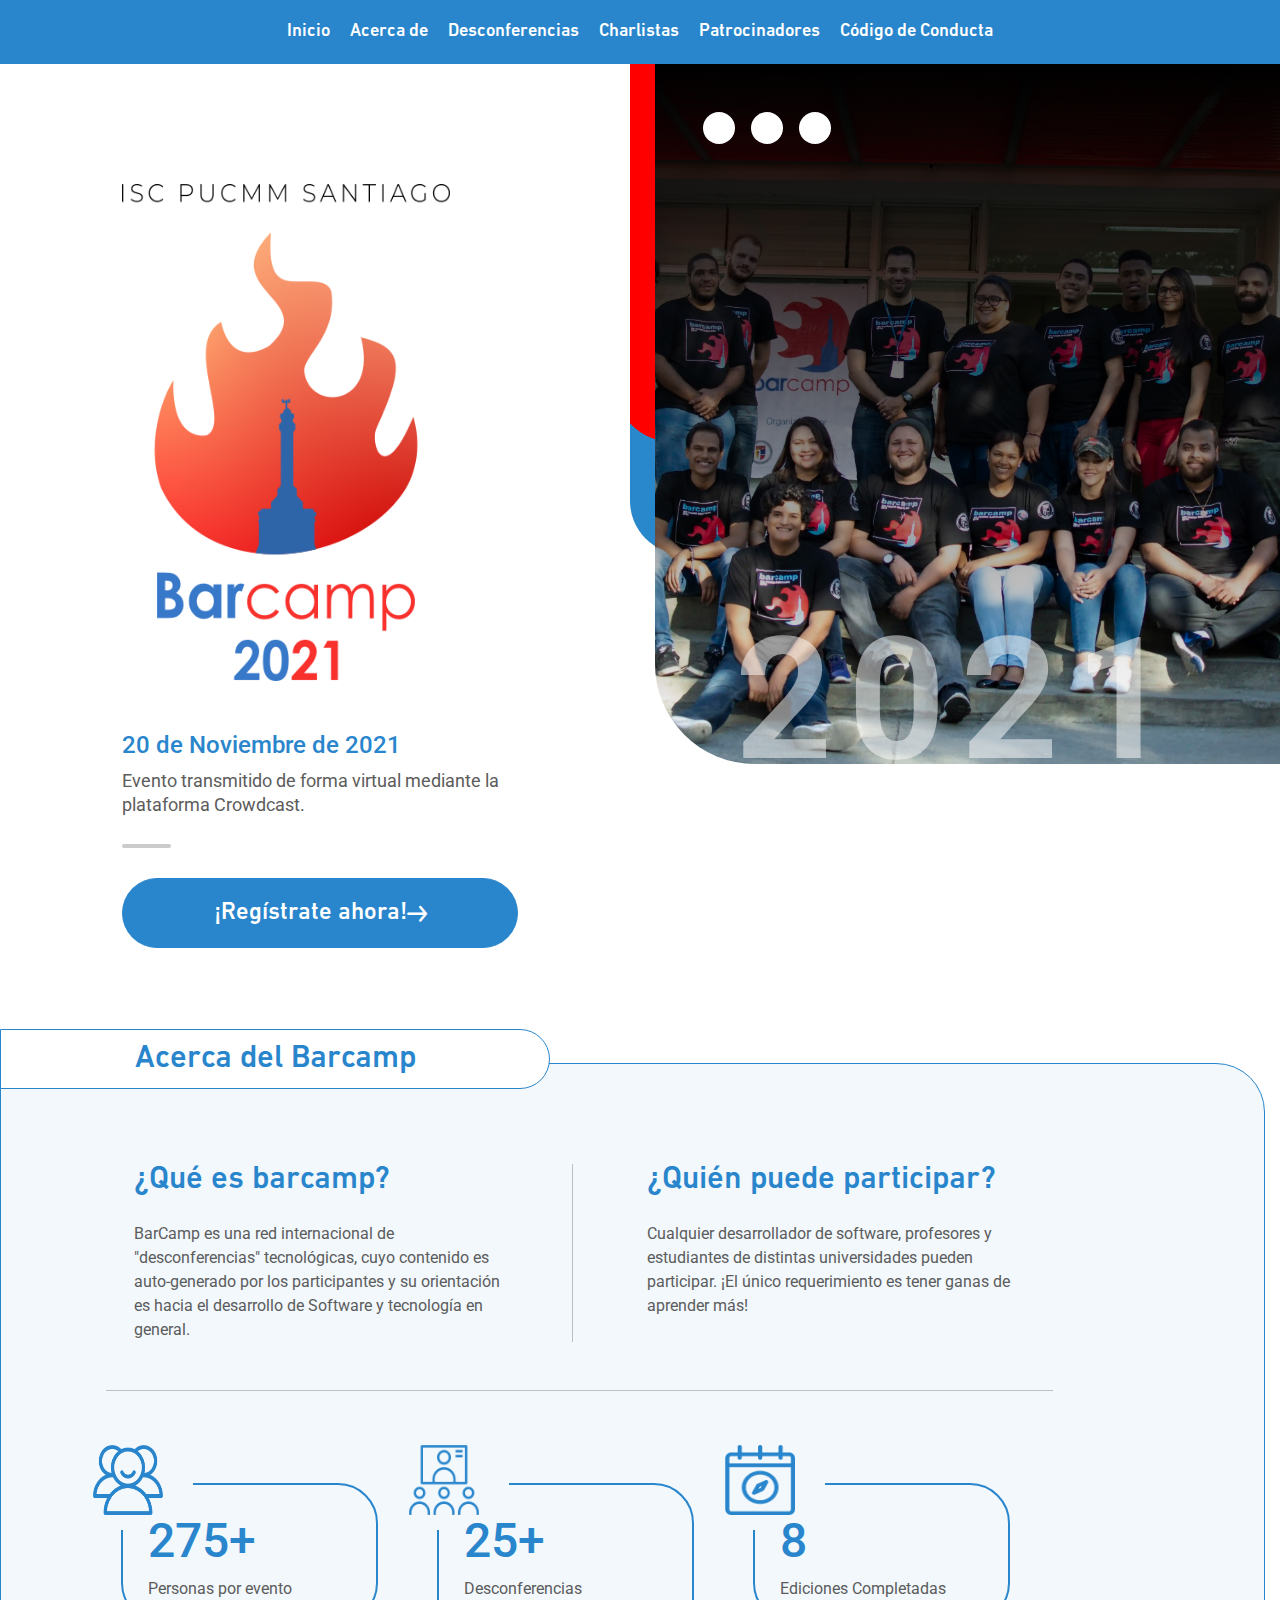
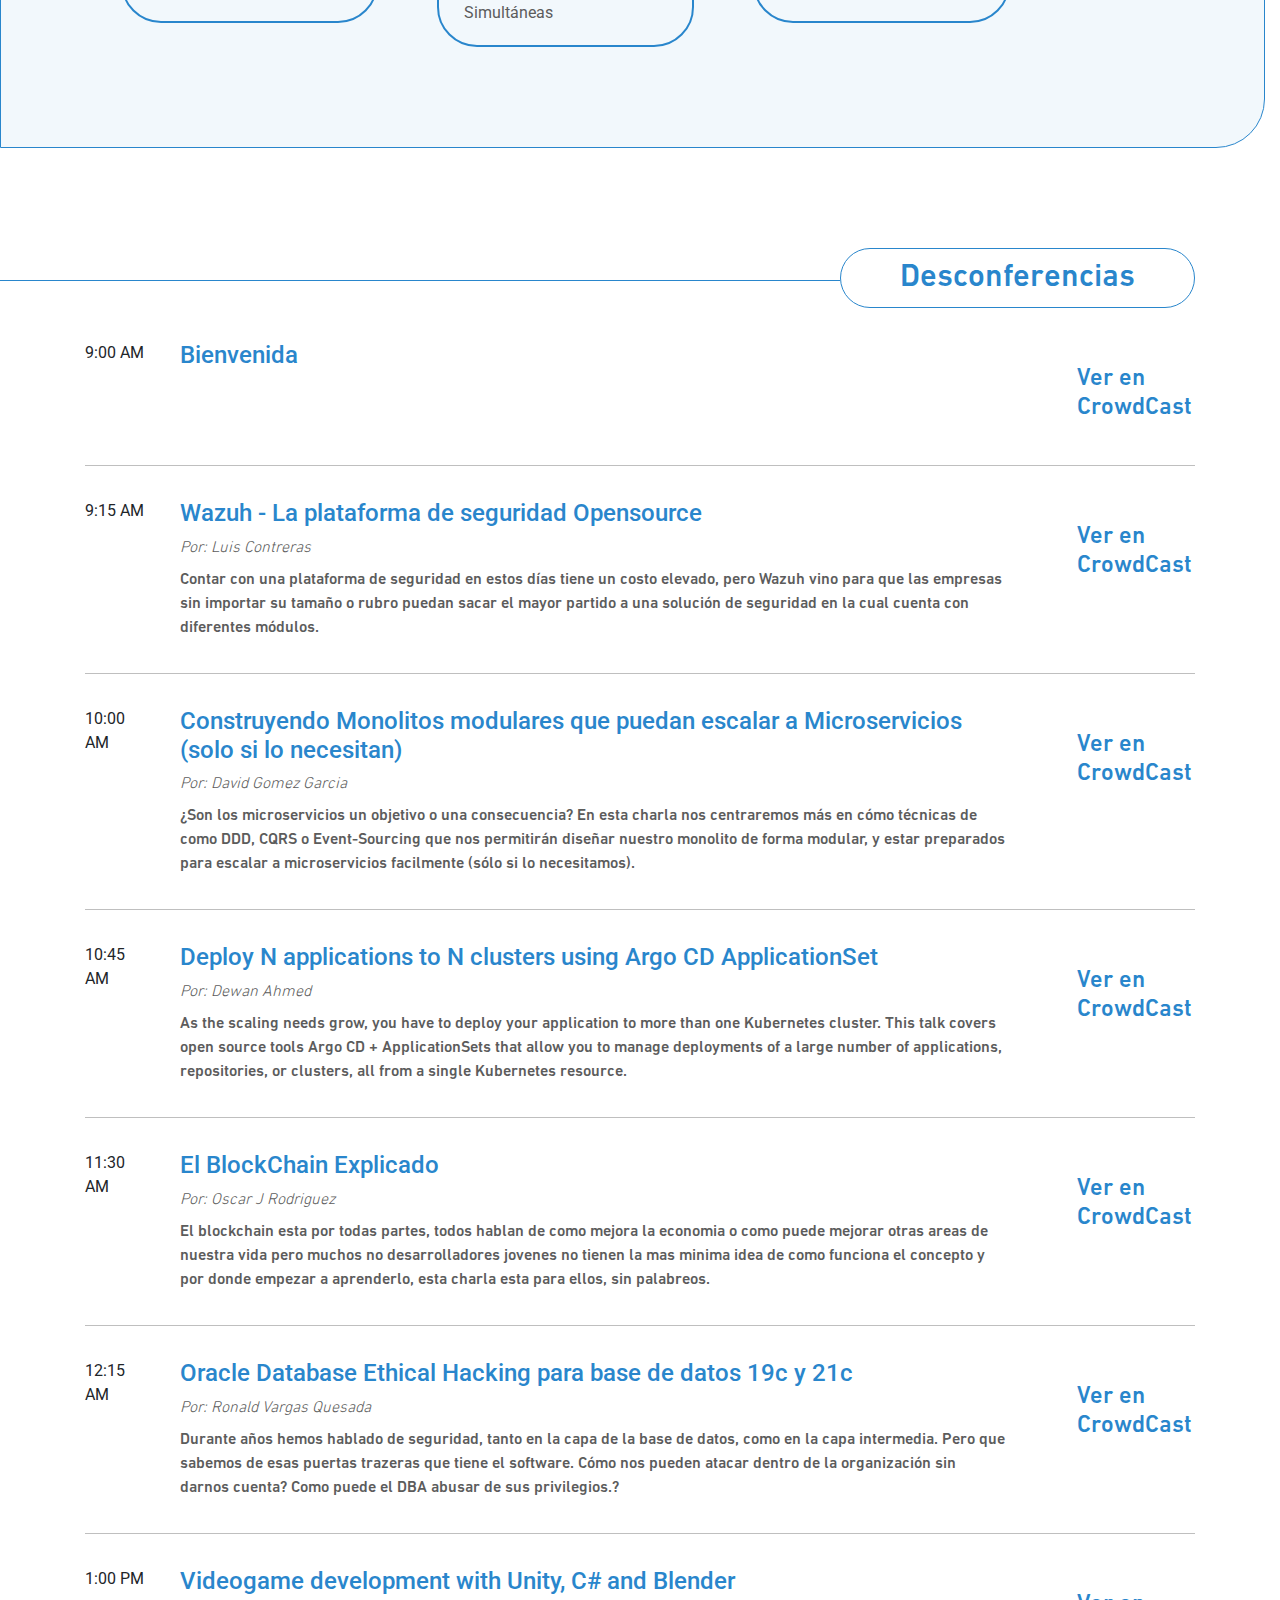
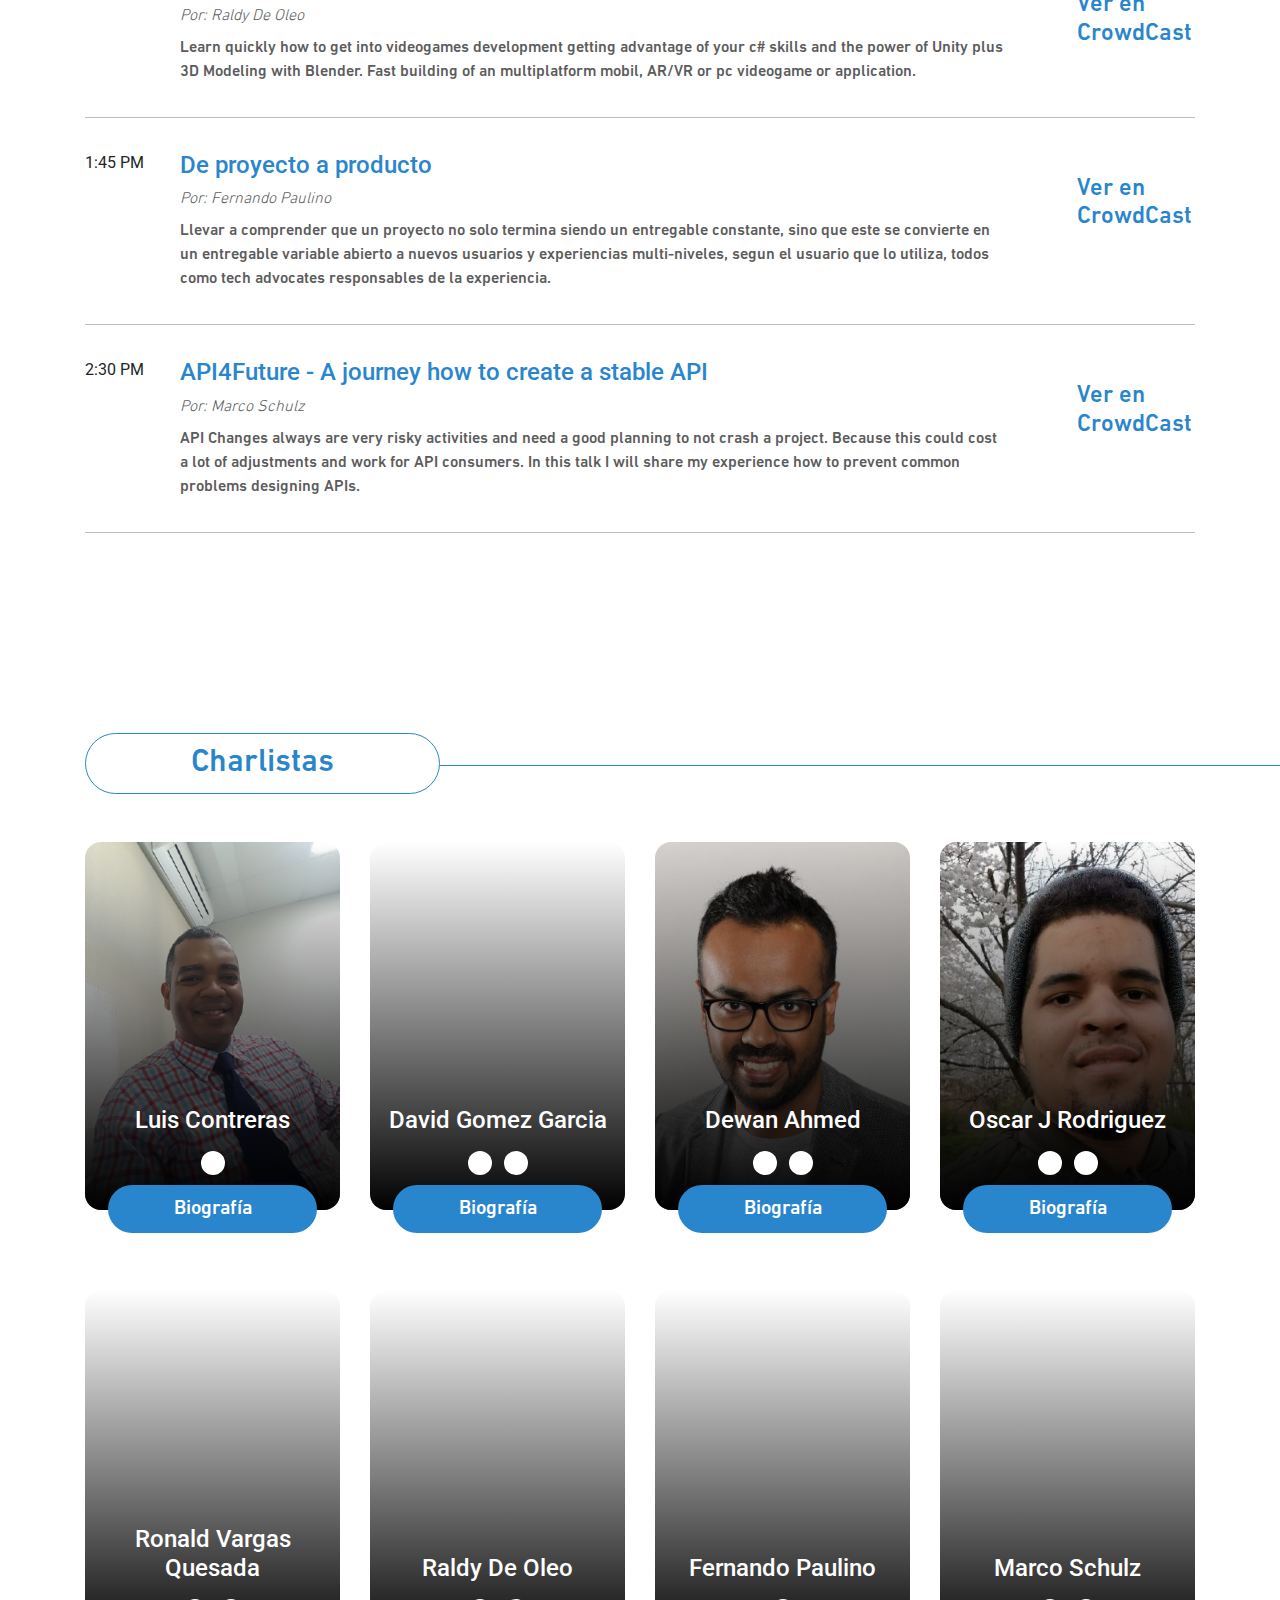
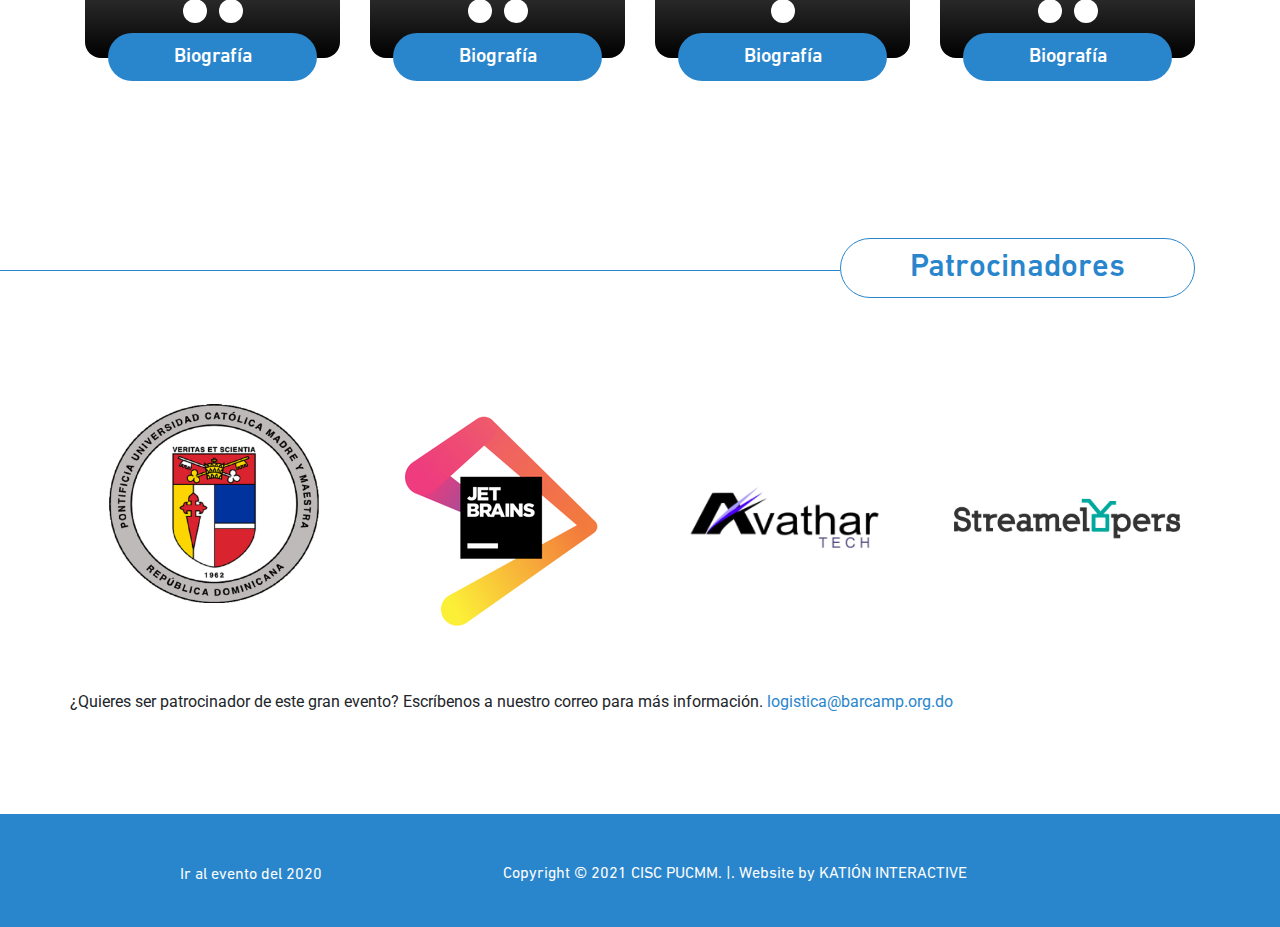
==== commit 19f73878: "added code of conduct" ====
--- a/index.html
+++ b/index.html
@@ -39,6 +39,7 @@
                     <li><a href="#desconferencias">Desconferencias</a></li>
                     <li><a href="#charlistas">Charlistas</a></li>
                     <li><a href="#patrocinadores">Patrocinadores</a></li>
+                    <li><a href="CoC.html">Código de Conducta</a></li>
                 </ul>
             </nav>
             <button class="btn btn-sm btn-primary d-lg-none" onclick="$('.main-nav').toggleClass('open')"><i
@@ -57,7 +58,7 @@
                                     <p class="date"><span>20 de Noviembre de 2021</span></p>
                                     <p>Evento transmitido de forma virtual mediante la plataforma Crowdcast.</p>
                                 </div>
-                                <a href="https://www.crowdcast.io/e/barcamp-rd-2021/register" class="btn btn-primary" role="button">¡Regístrate ahora!<span class="icon-arrow-right float-right" target="_blank"></span></a>
+                                <a href="https://www.crowdcast.io/e/barcamp-rd-2021/register" class="btn btn-primary text-center justify-content-center" role="button">¡Regístrate ahora!<span class="icon-arrow-right float-right" target="_blank"></span></a>
                             </div>
                         </div>
                     </div>
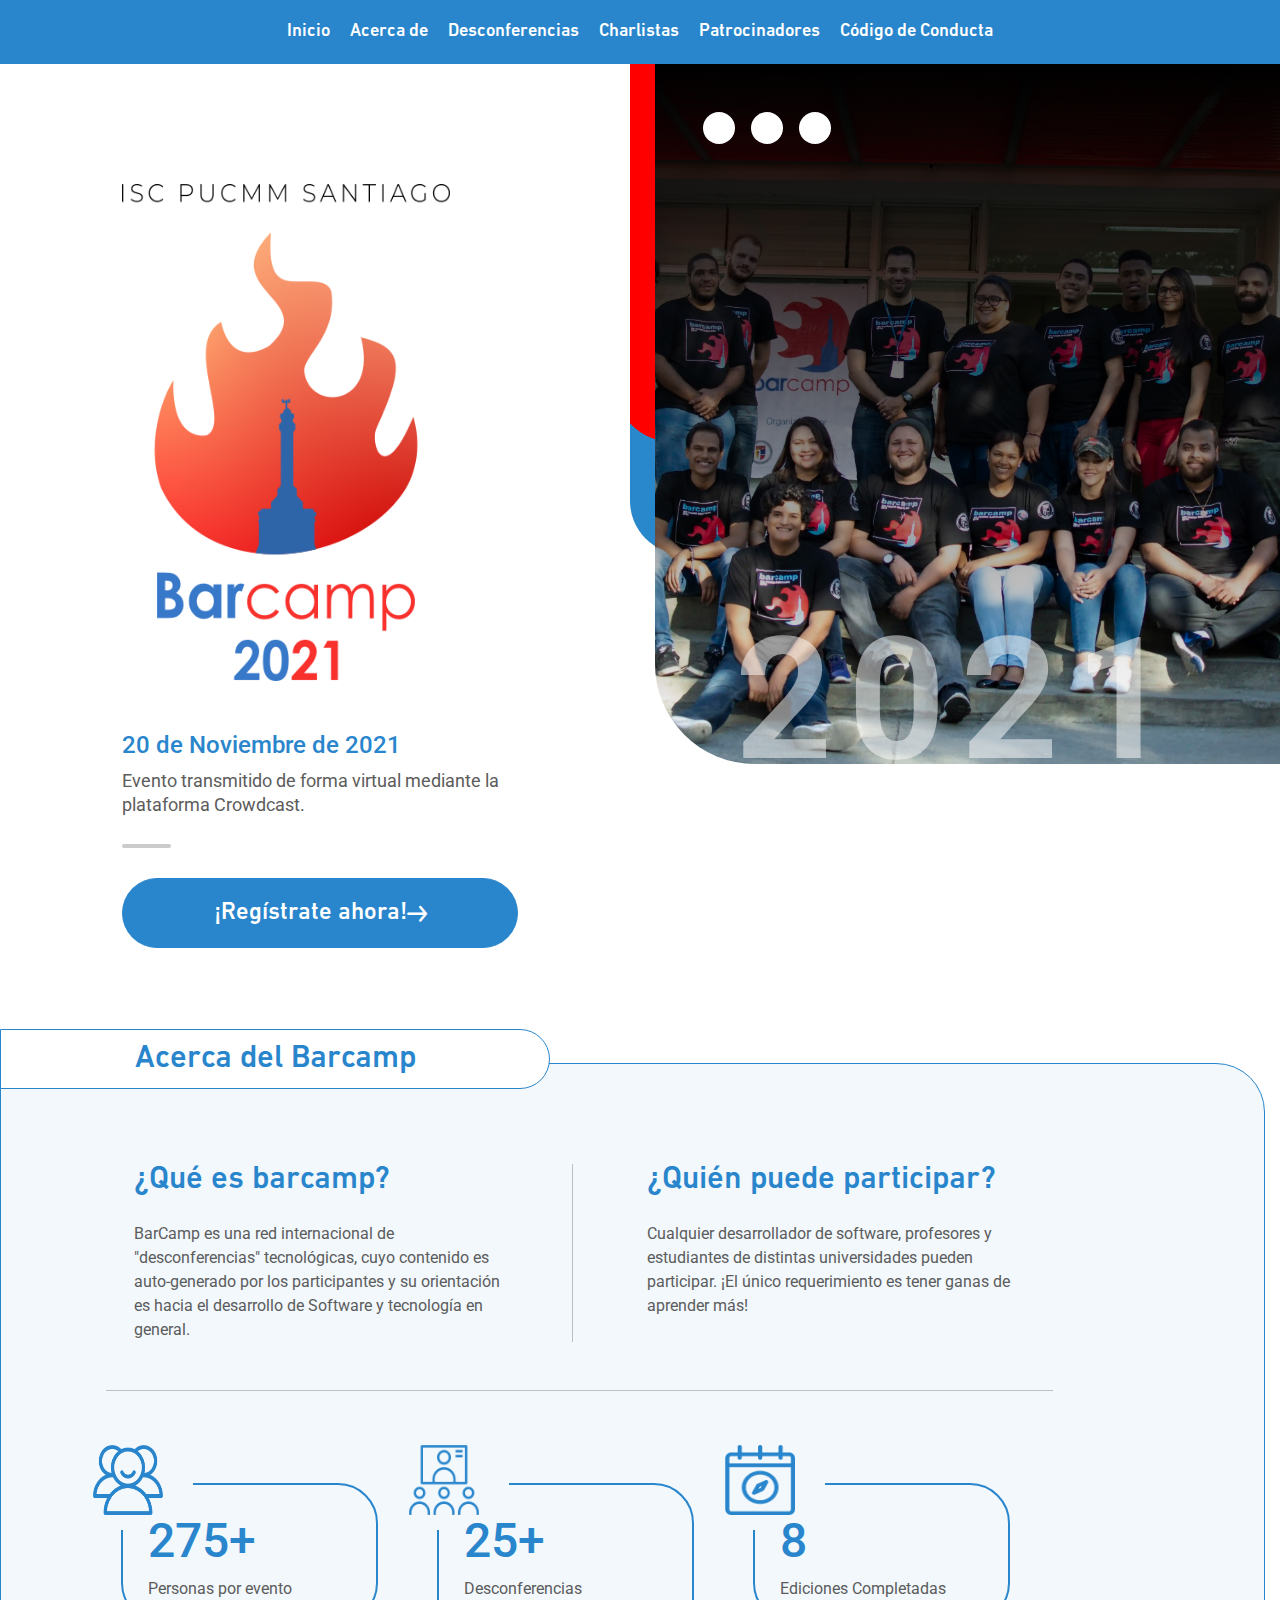
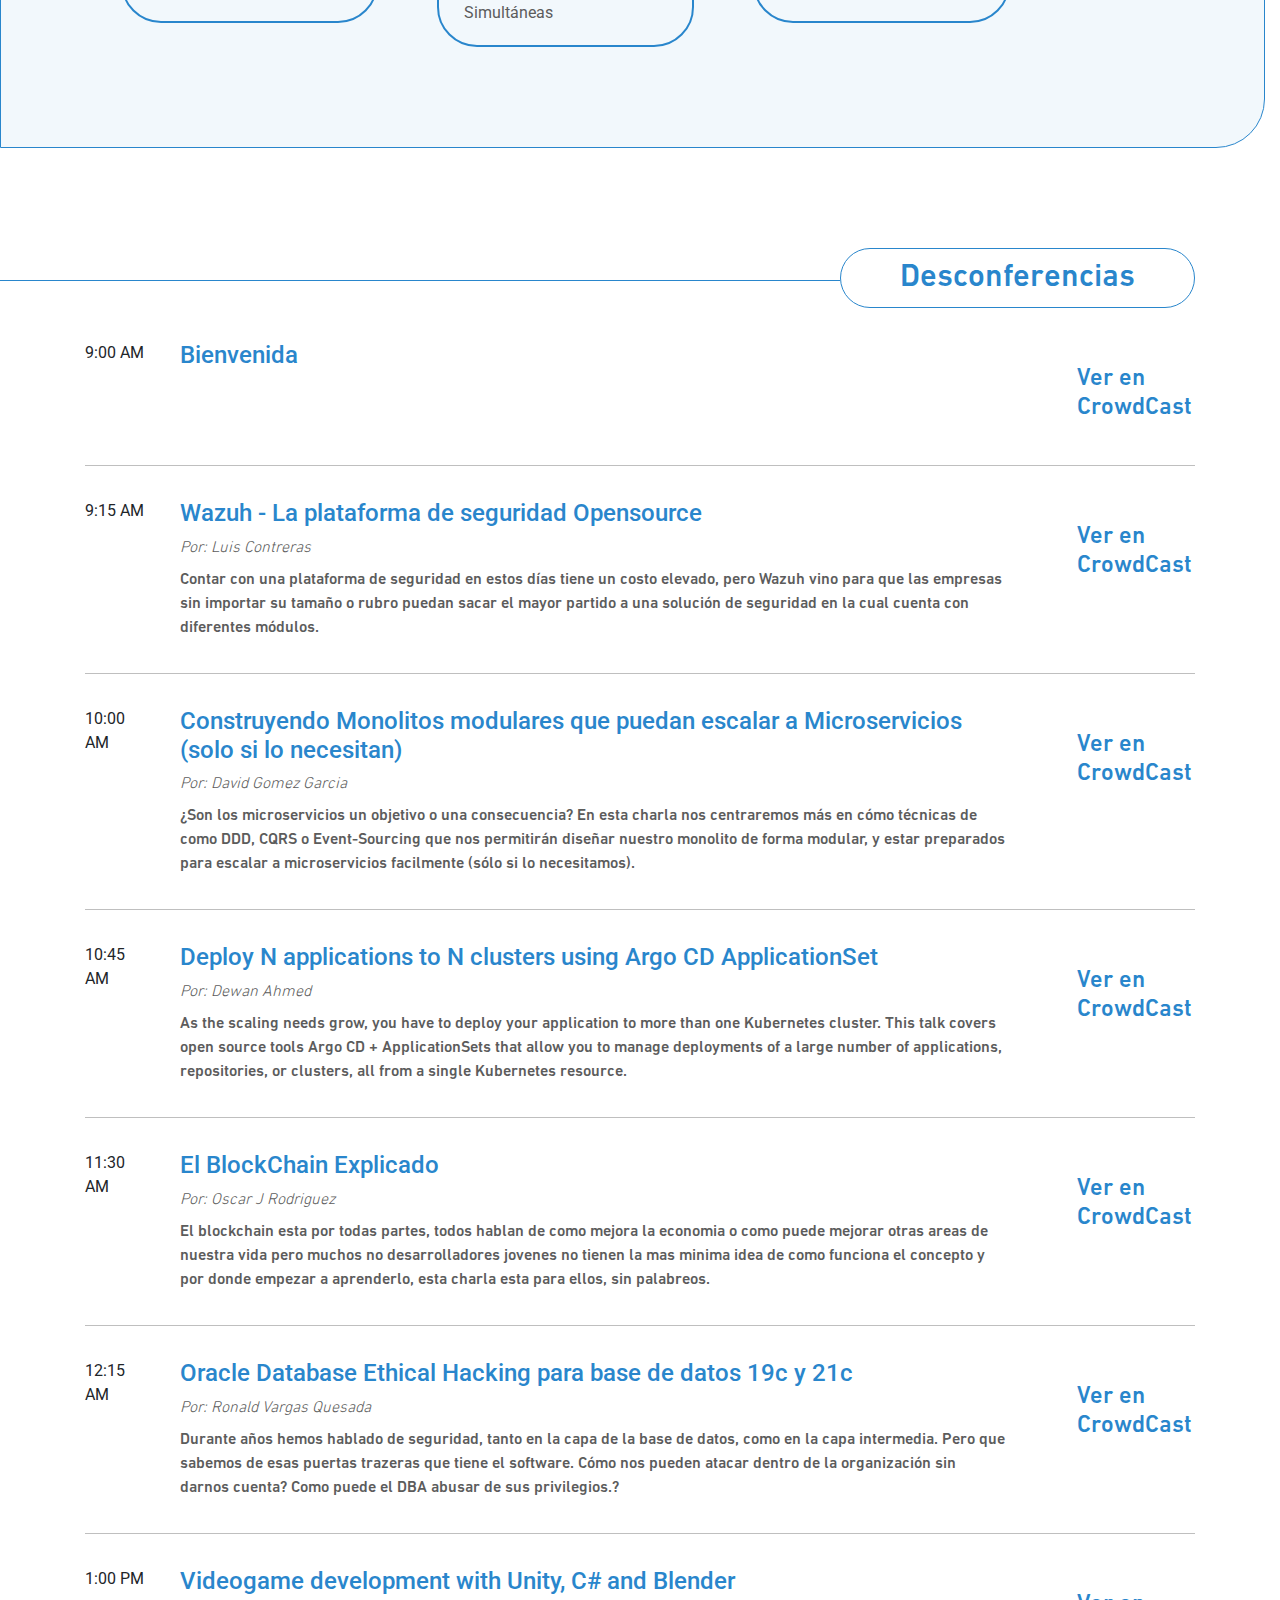
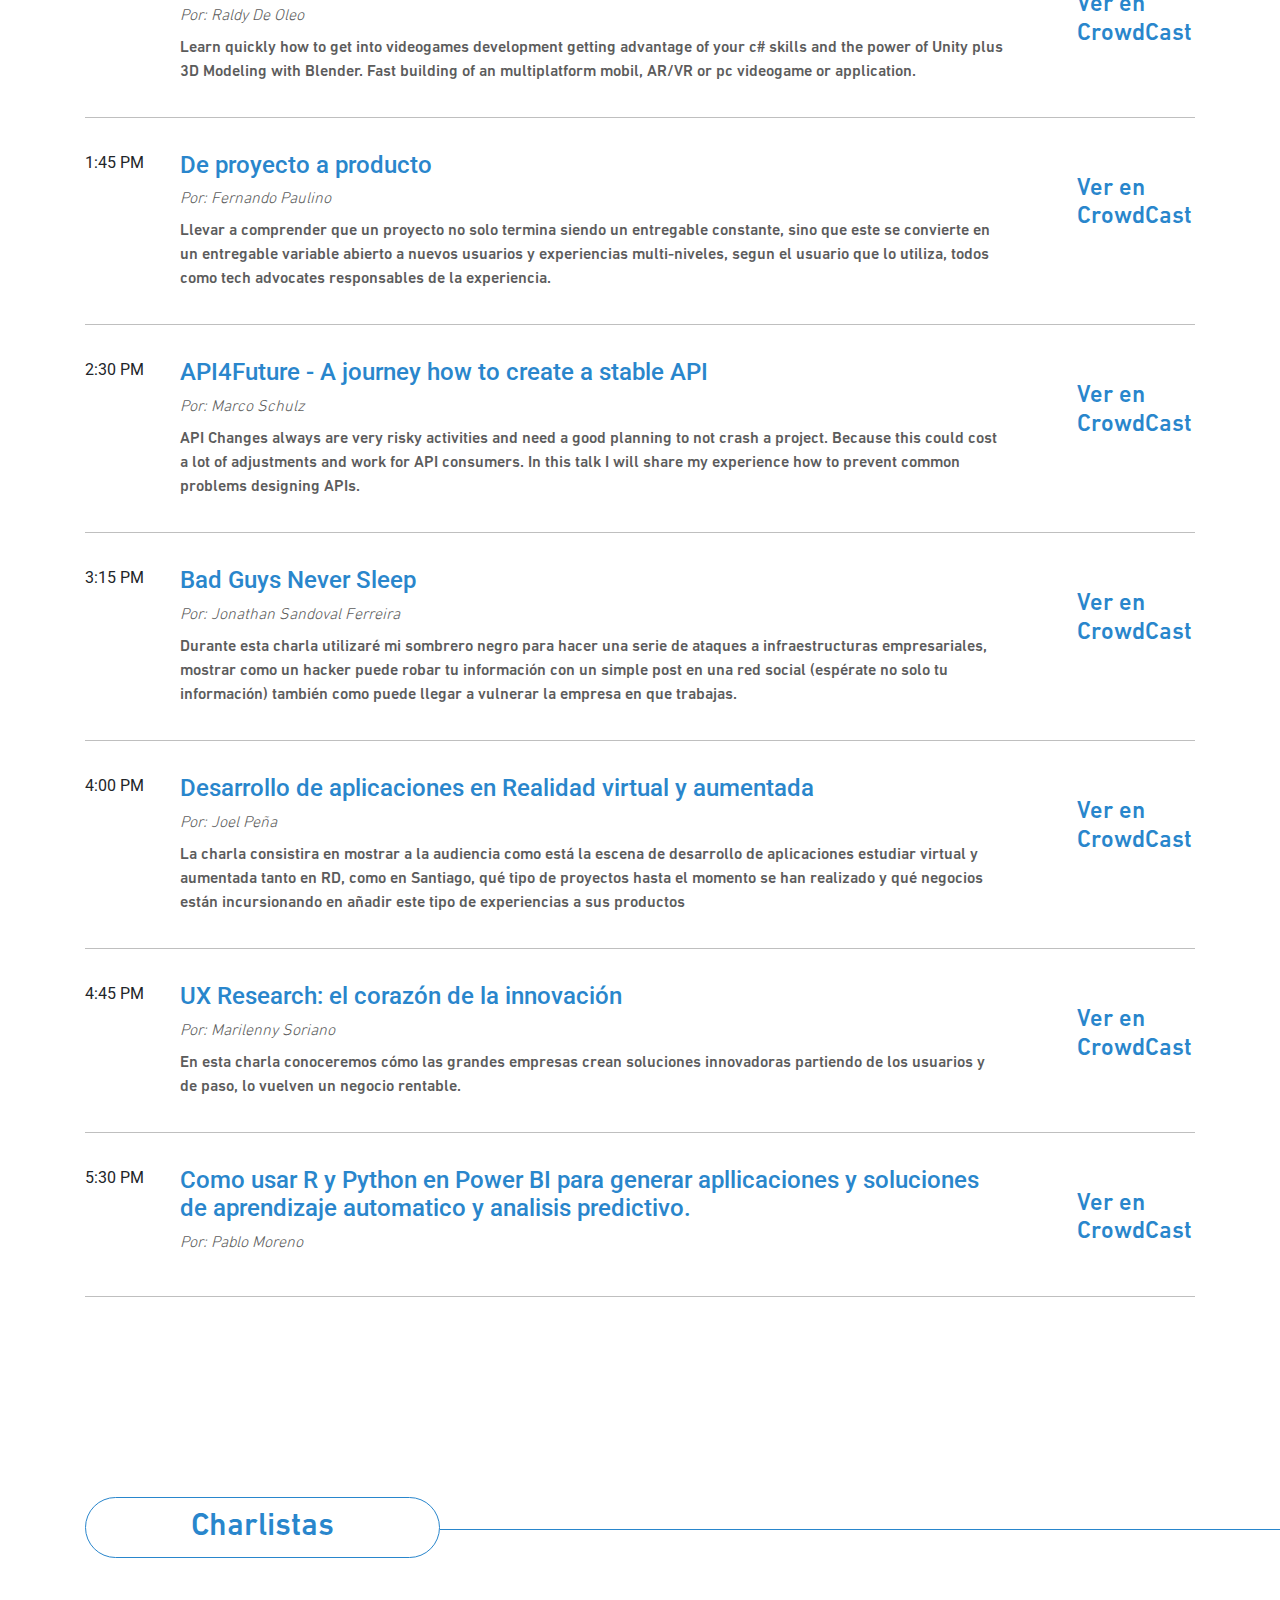
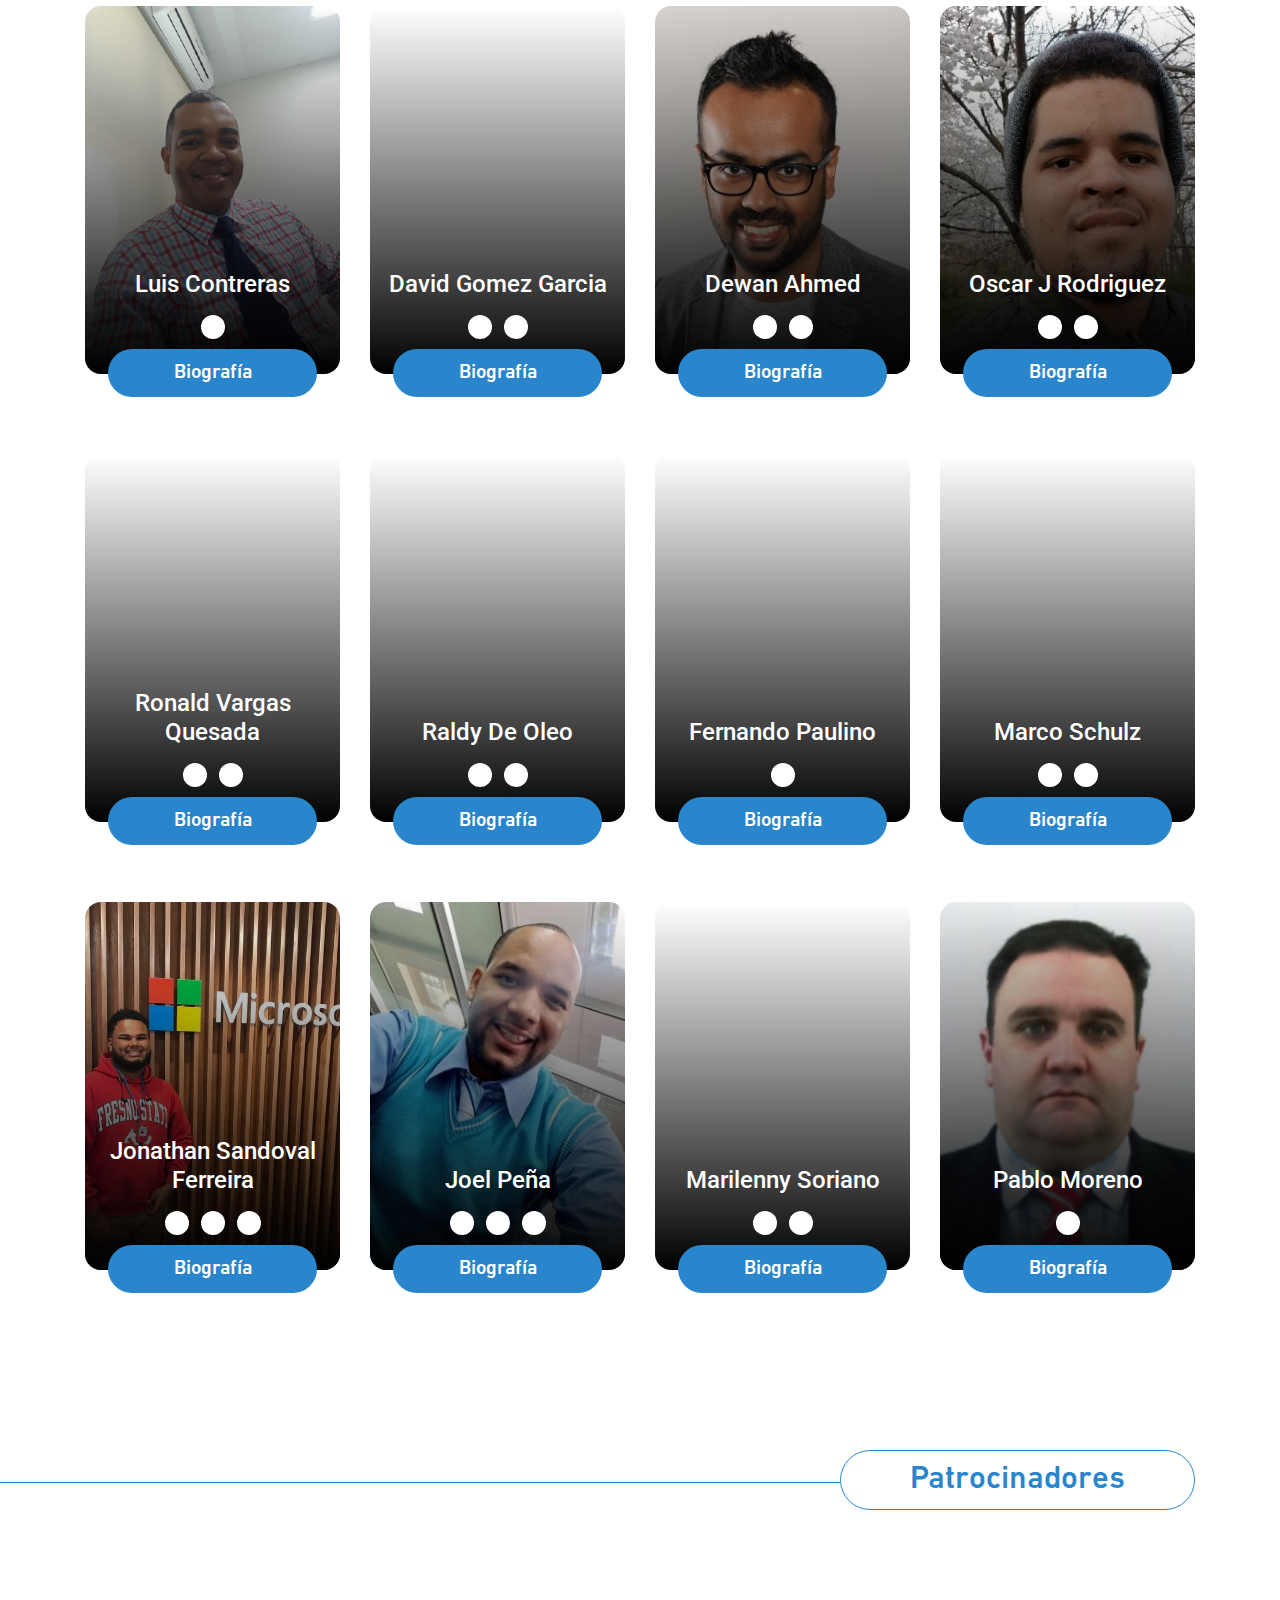
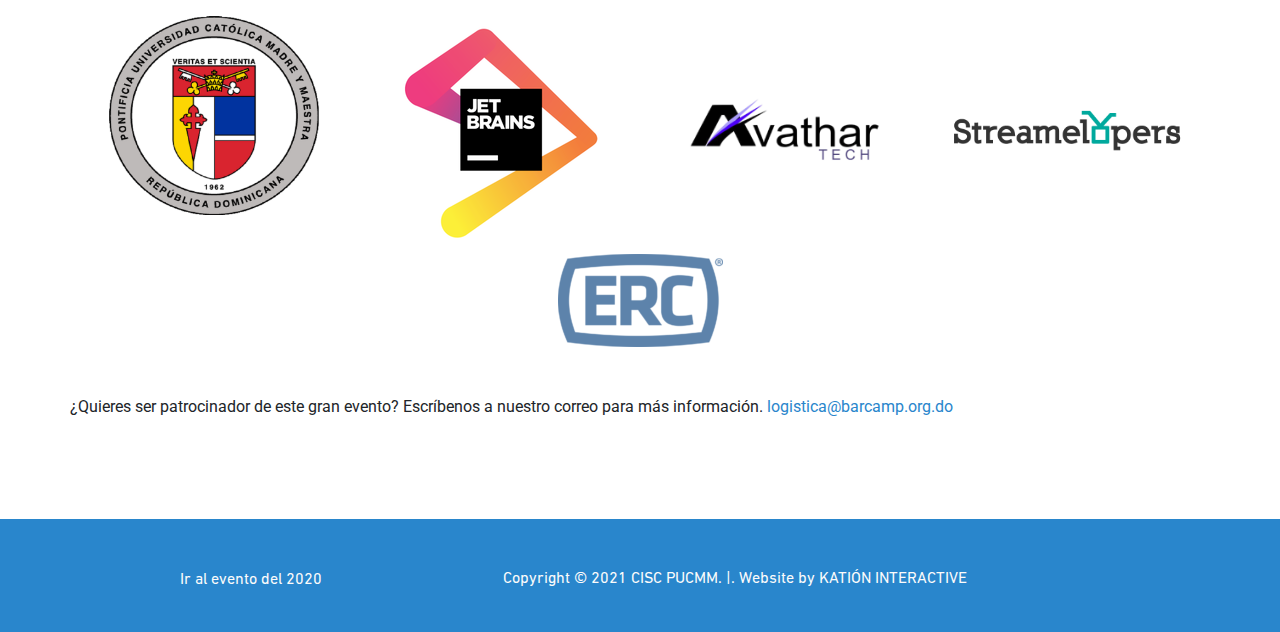
==== commit af7204c5: "add new sponsor" ====
--- a/index.html
+++ b/index.html
@@ -195,6 +195,11 @@
                             <img src="img/patrocinadores/streamelopers.png" class="img-fluid">
                         </a>
                     </div>
+                    <div class="col-lg-3 col-md-3 col-sm-3 col-xs-12 d-sm-flex justify-content-sm-center">
+                        <a href="https://ercbpo.com/">
+                            <img src="img/patrocinadores/erc.png" class="img-fluid">
+                        </a>
+                    </div>
                 </div>
                 
                 <div class="row">
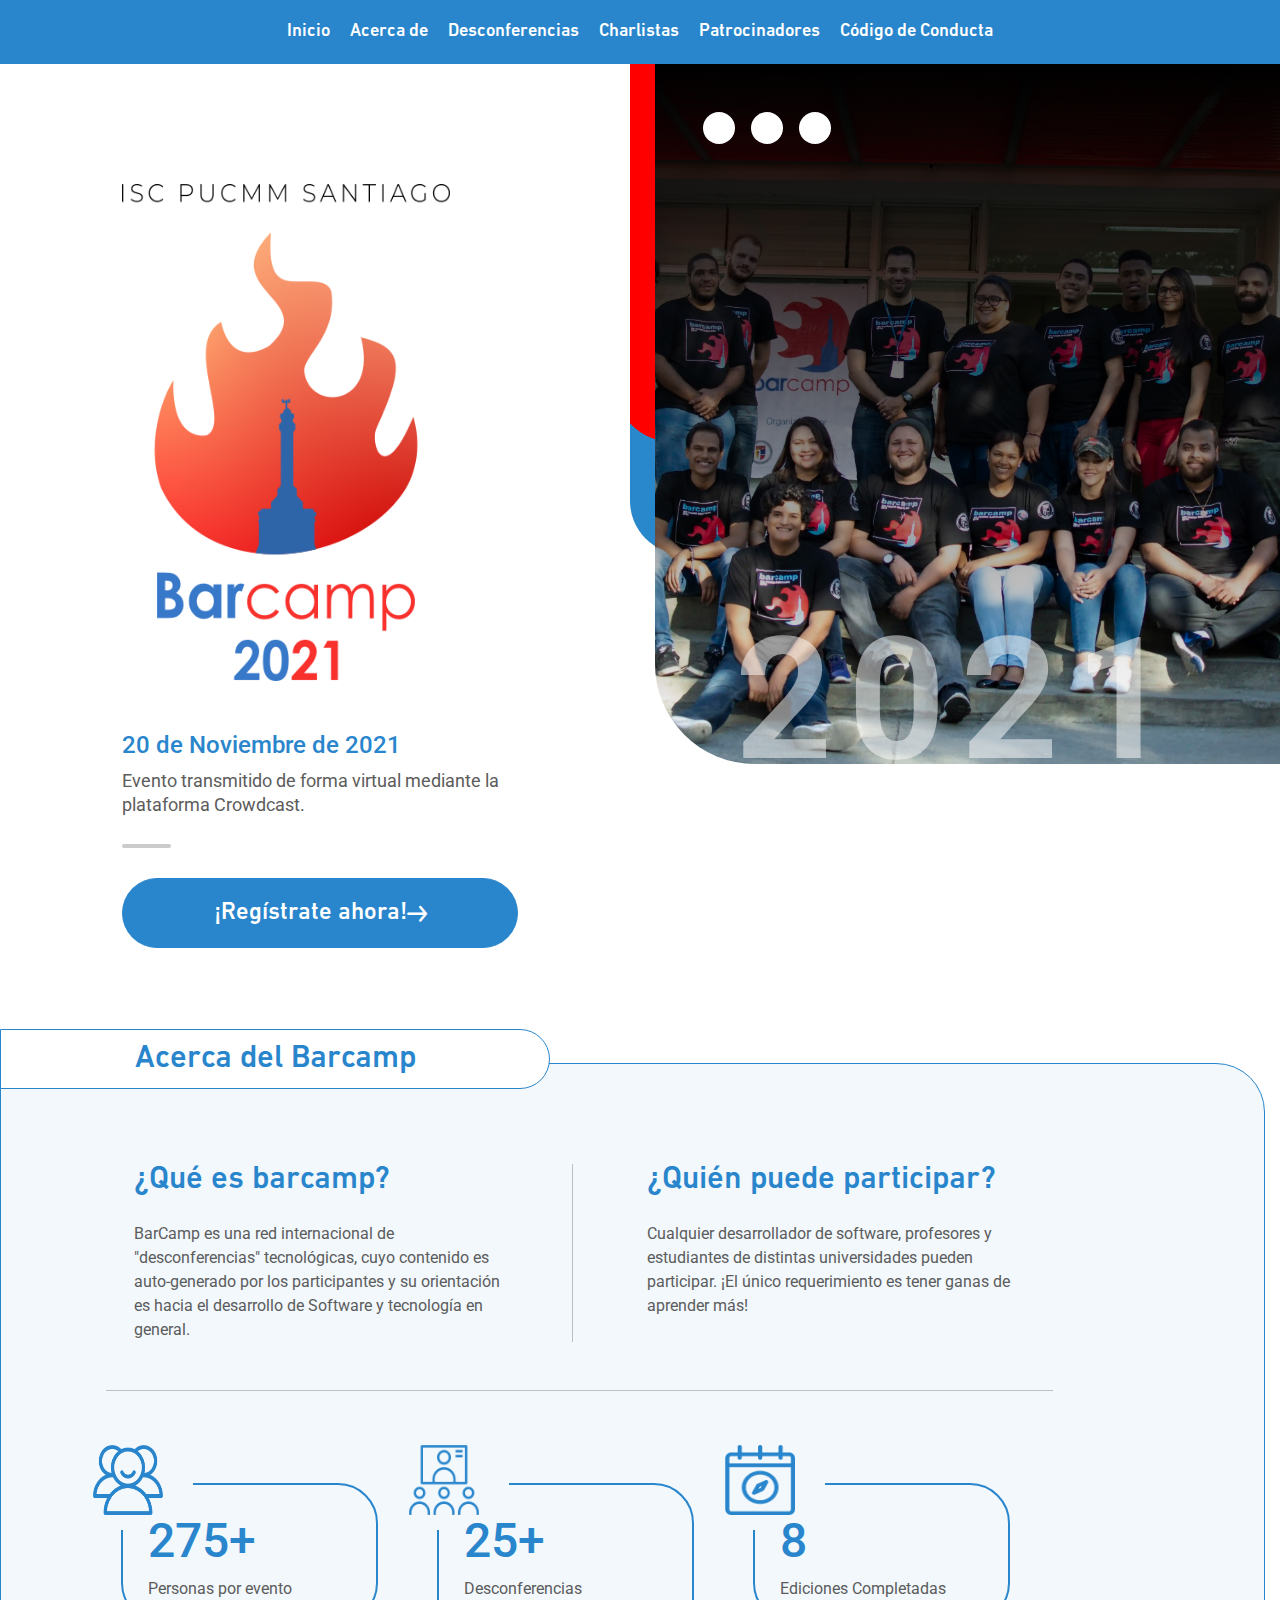
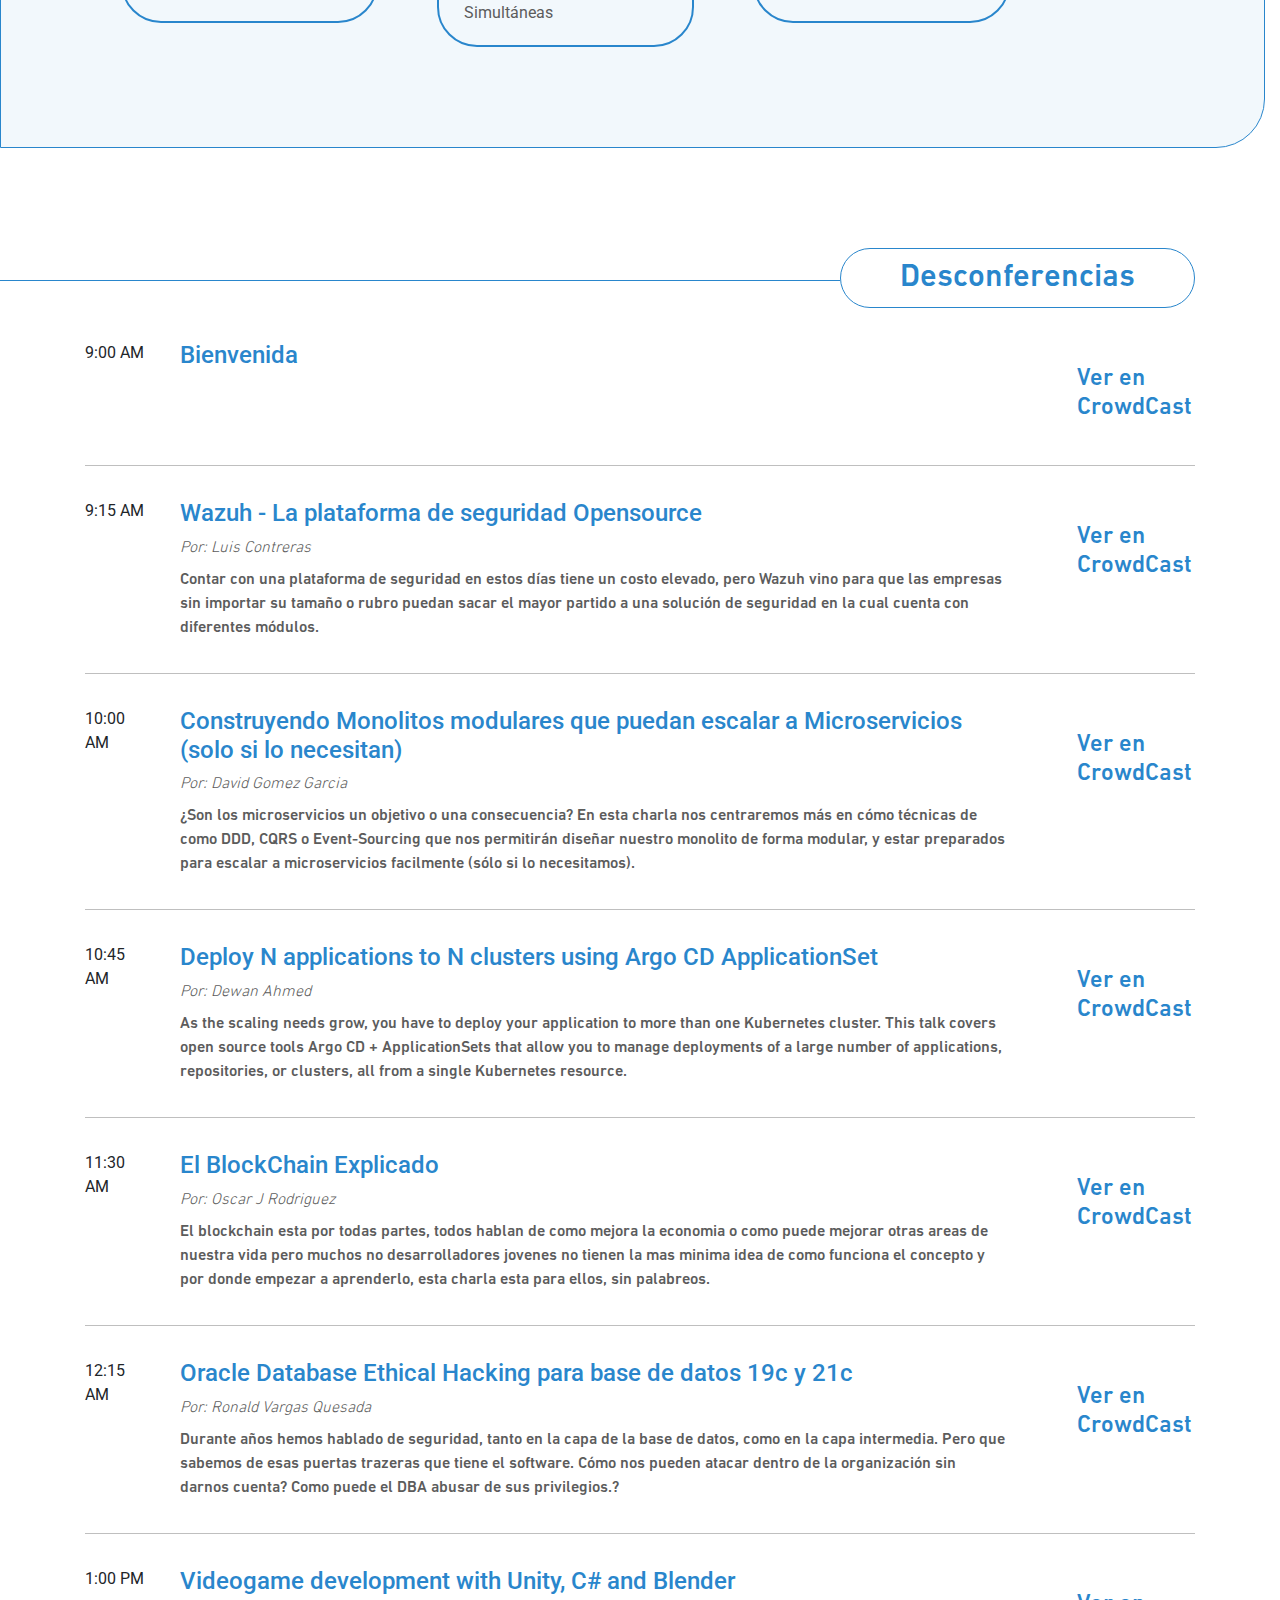
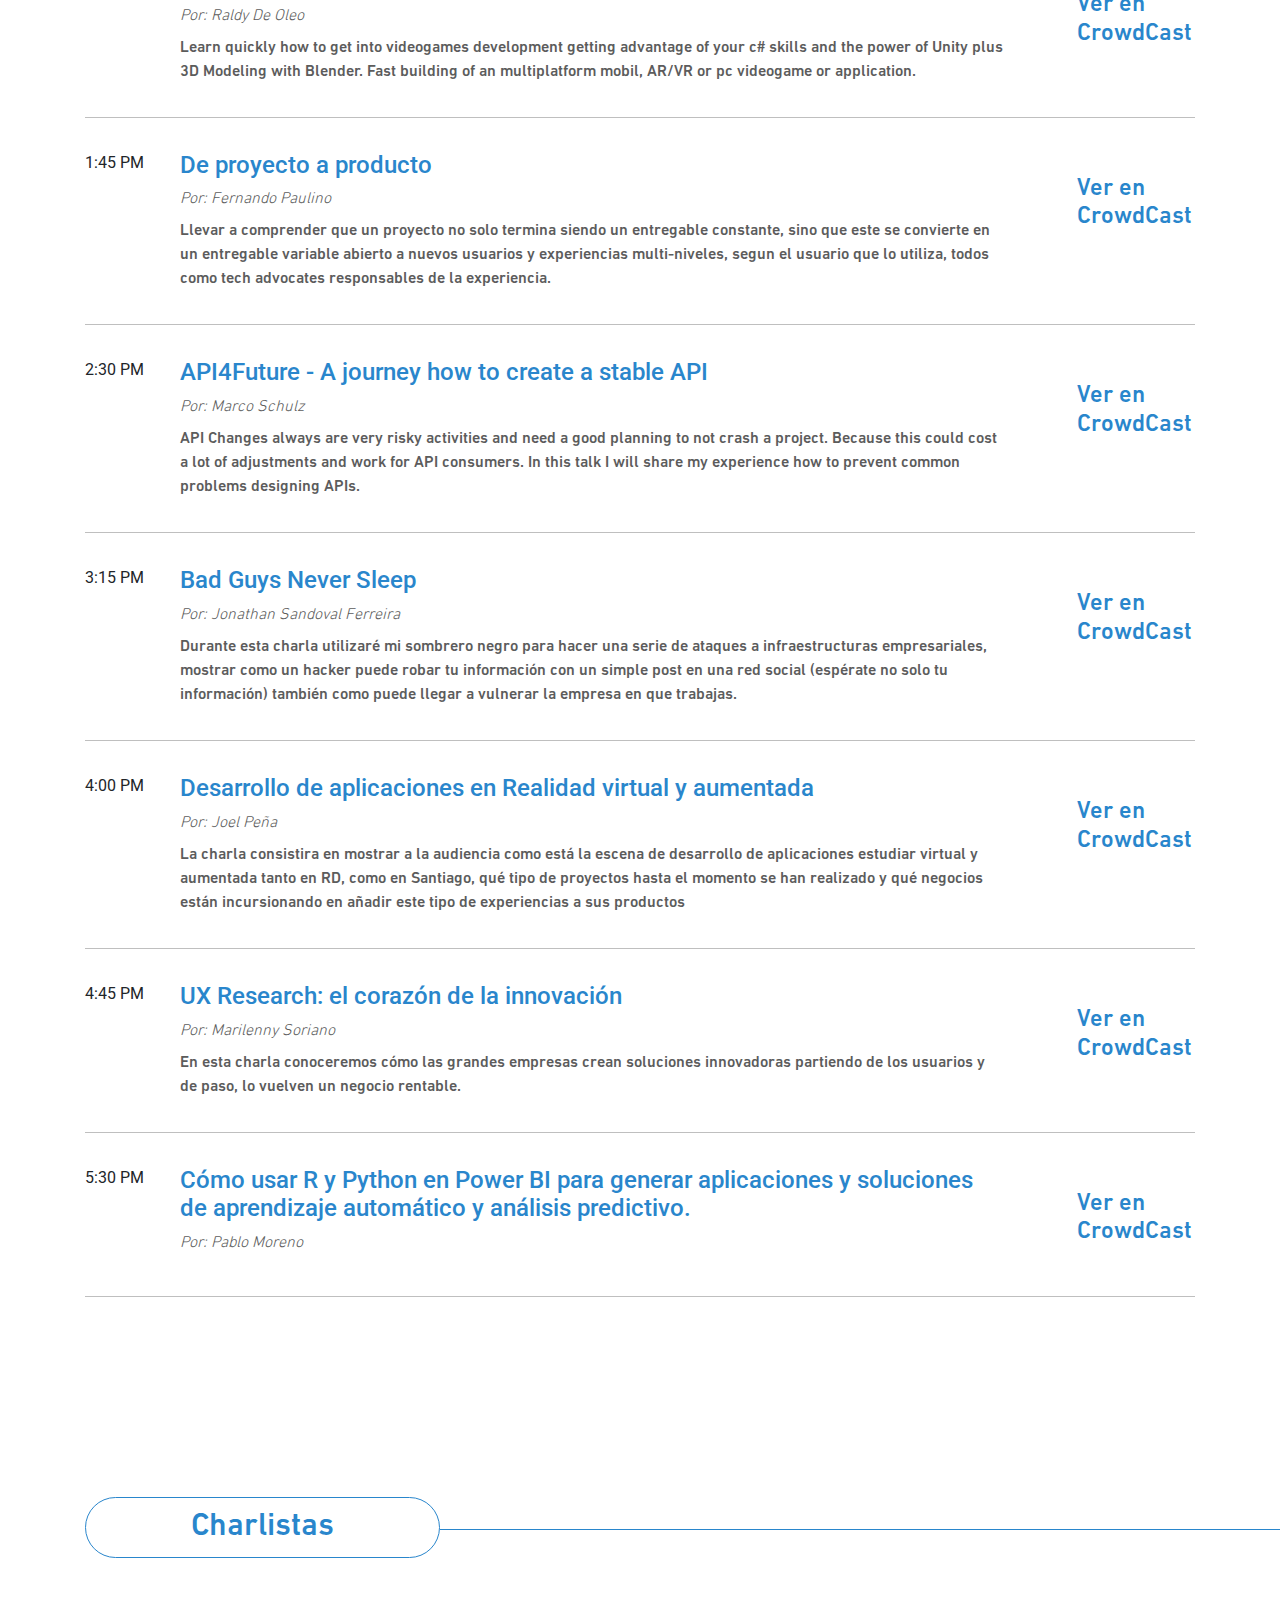
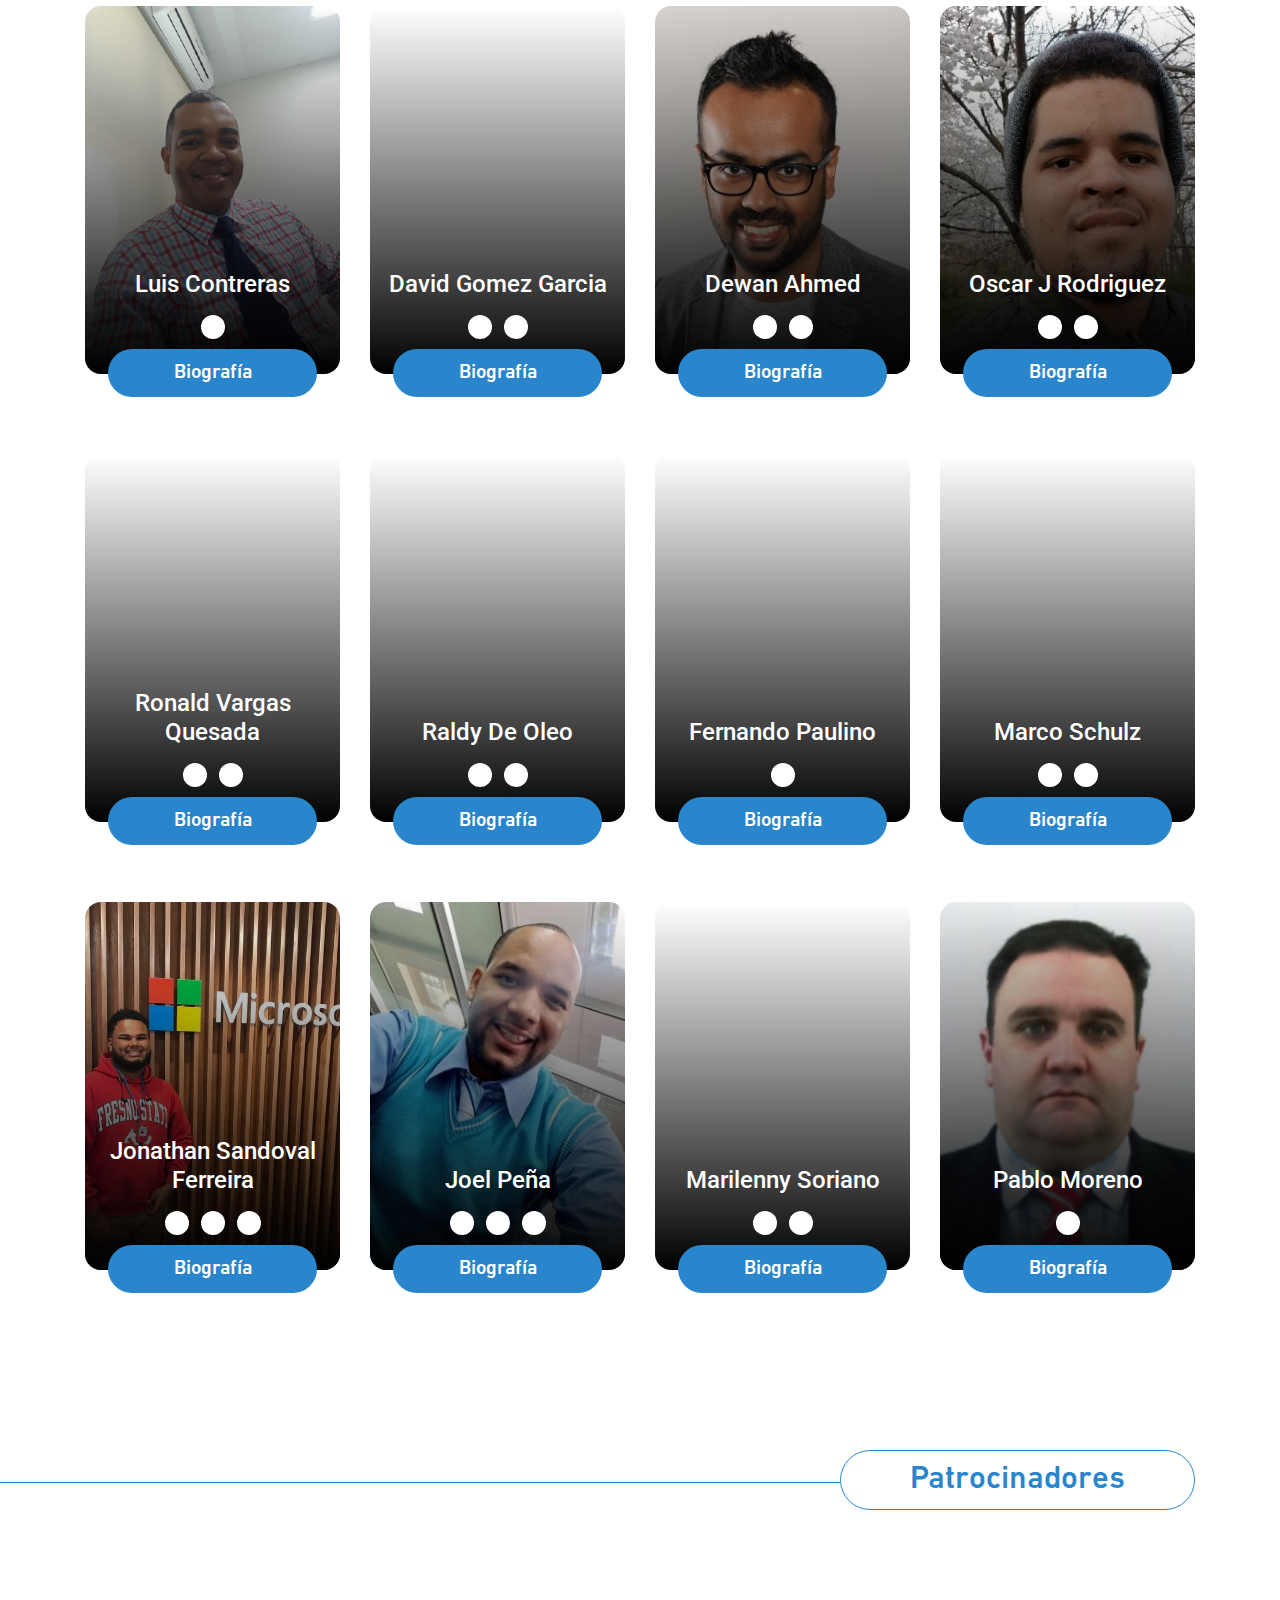
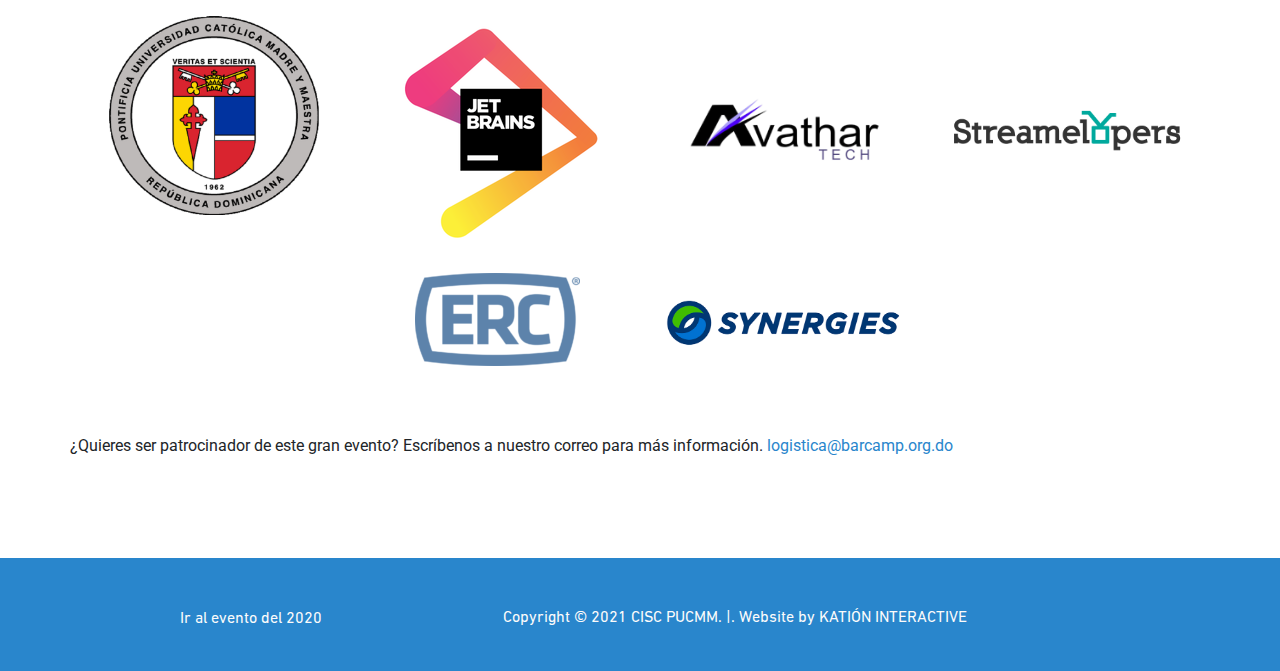
==== commit 997e2cb7: "add missing sponsors" ====
--- a/index.html
+++ b/index.html
@@ -200,6 +200,11 @@
                             <img src="img/patrocinadores/erc.png" class="img-fluid">
                         </a>
                     </div>
+                    <div class="col-lg-3 col-md-3 col-sm-3 col-xs-12 d-sm-flex justify-content-sm-center">
+                        <a href="https://synergiescorp.com/">
+                            <img src="img/patrocinadores/Synergies.png" class="img-fluid">
+                        </a>
+                    </div>
                 </div>
                 
                 <div class="row">
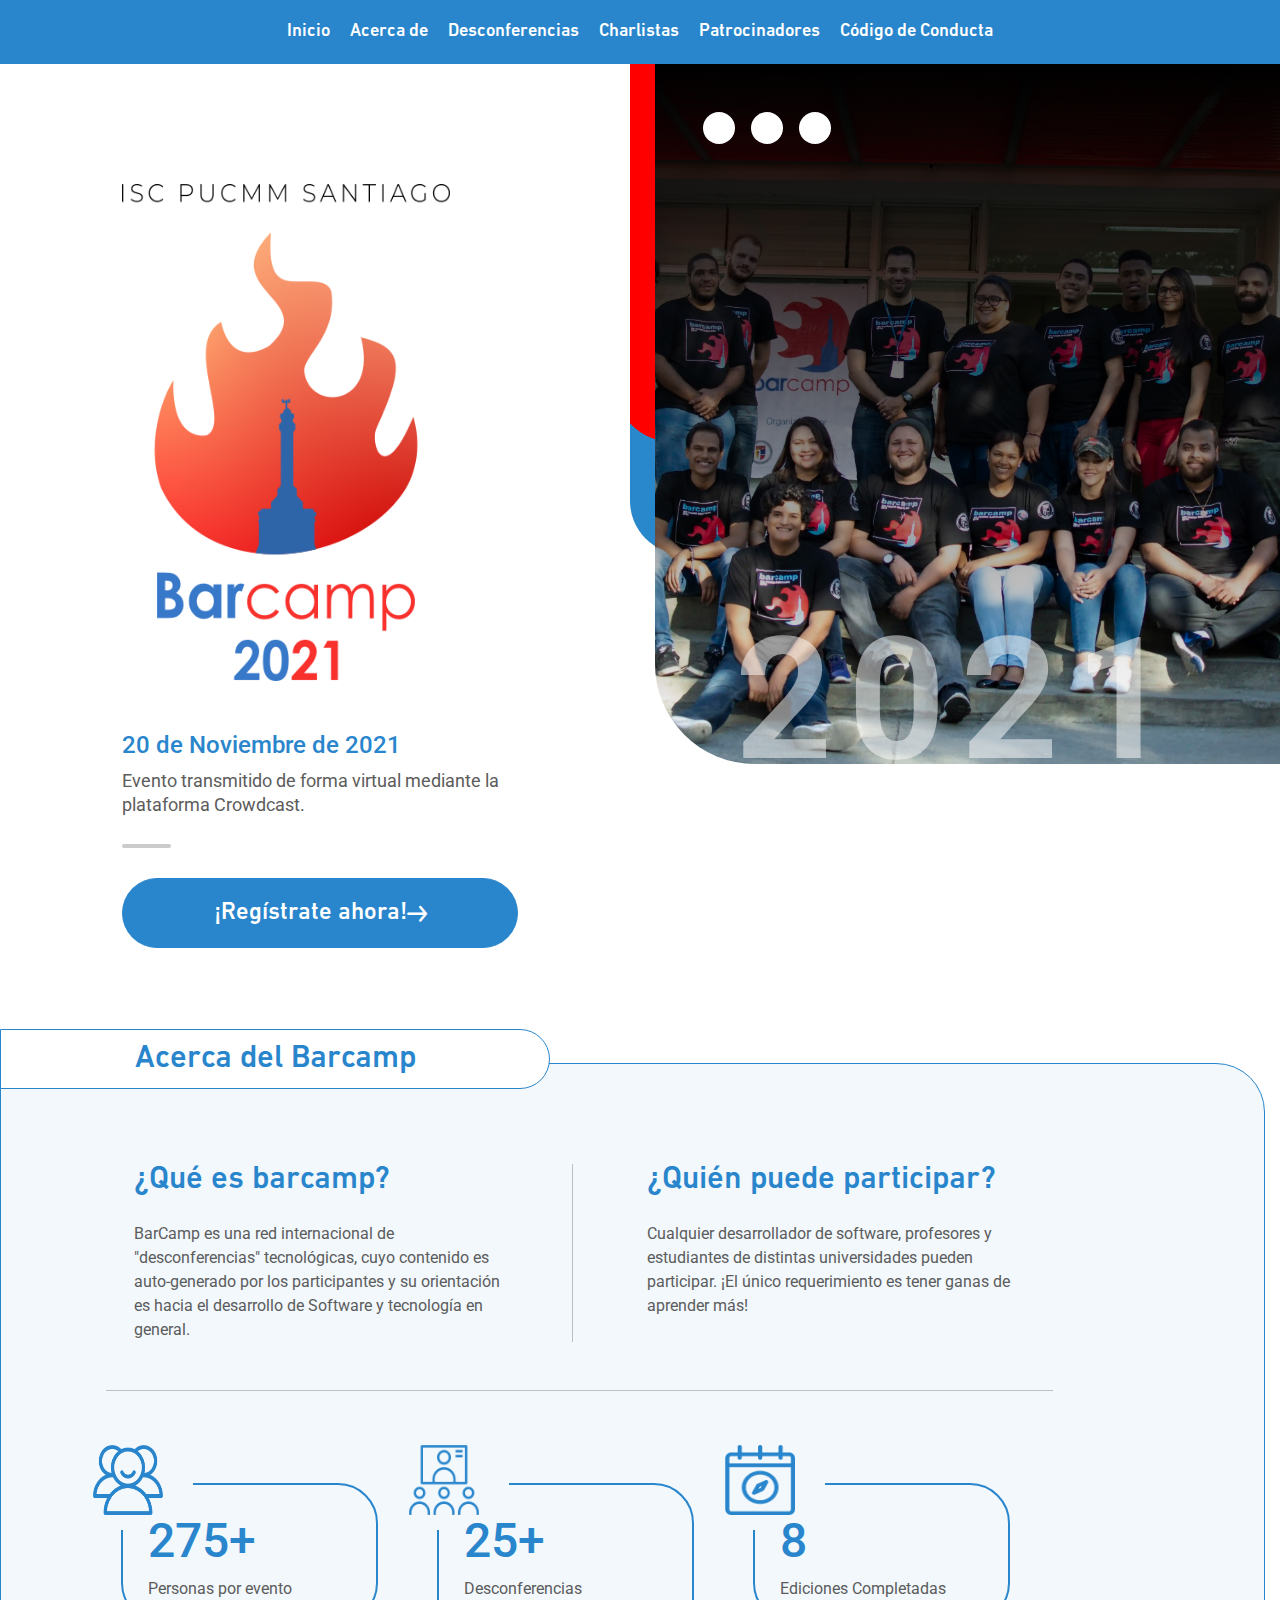
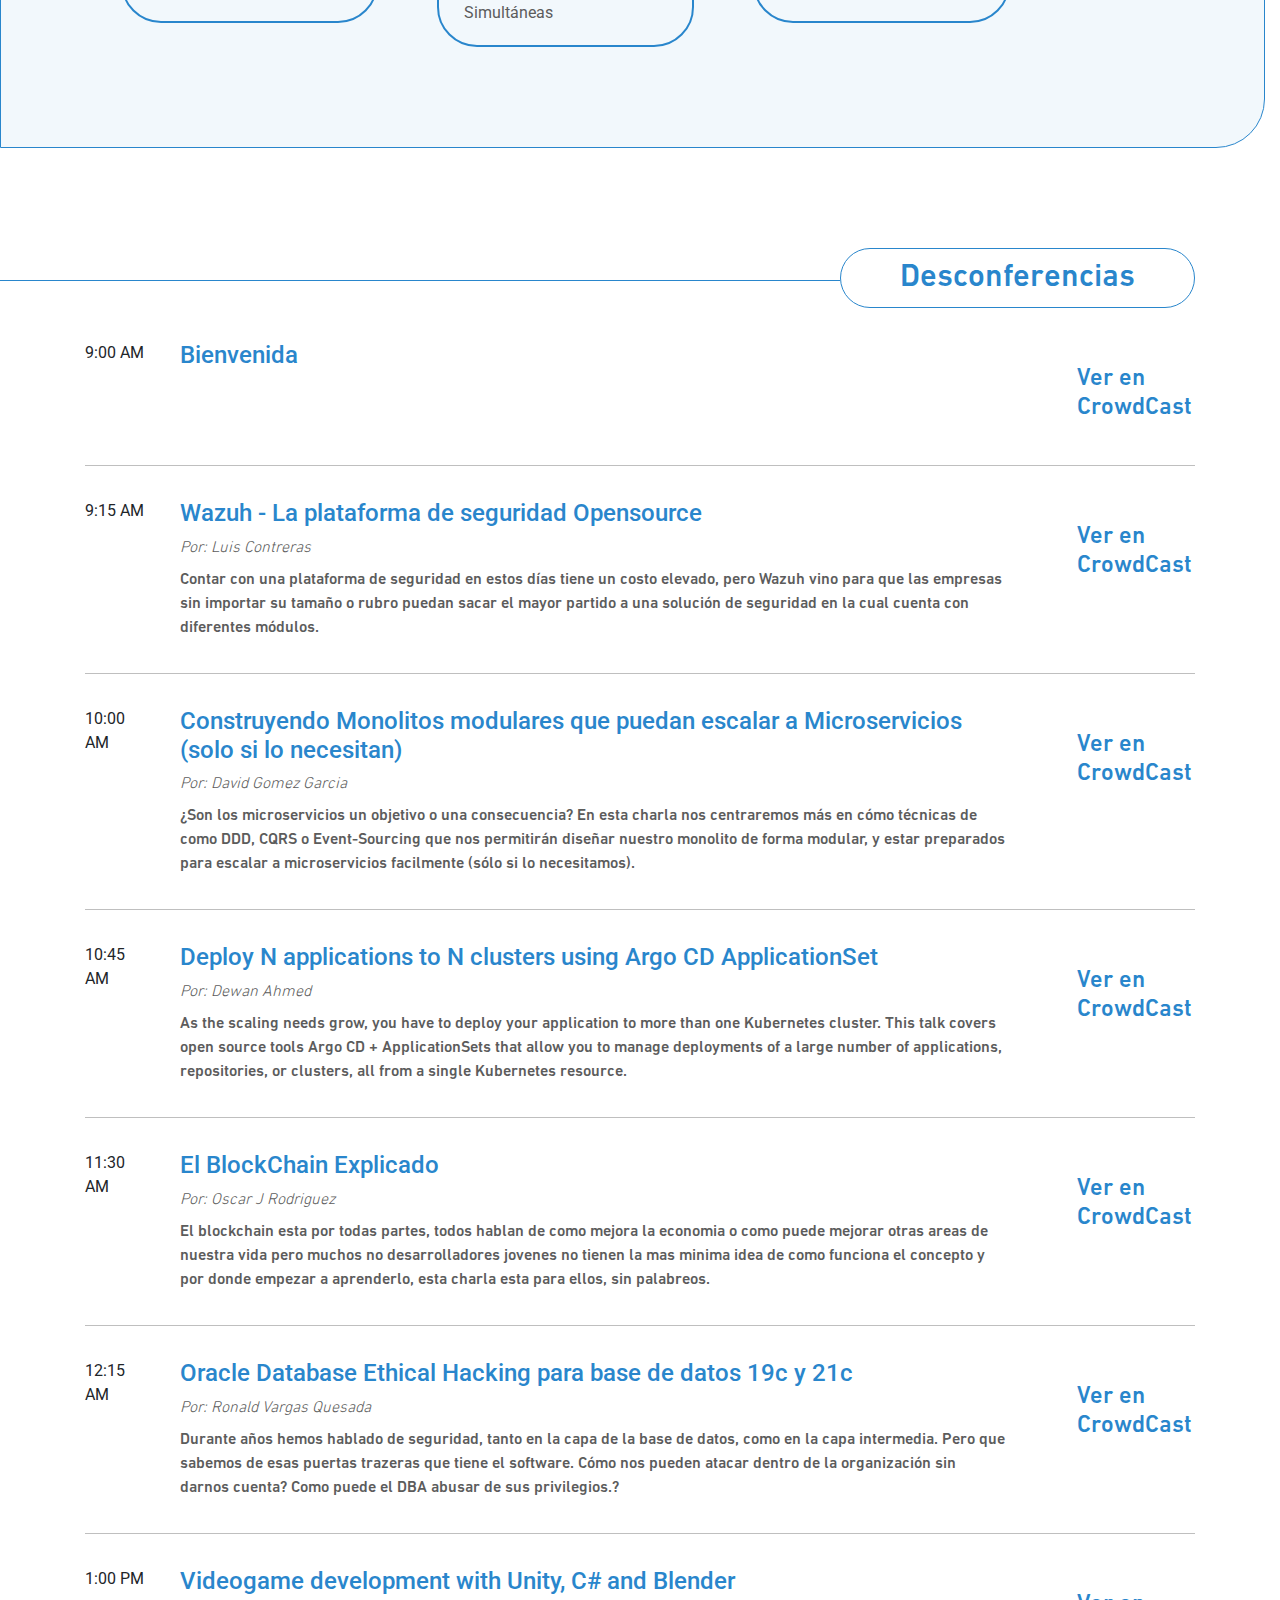
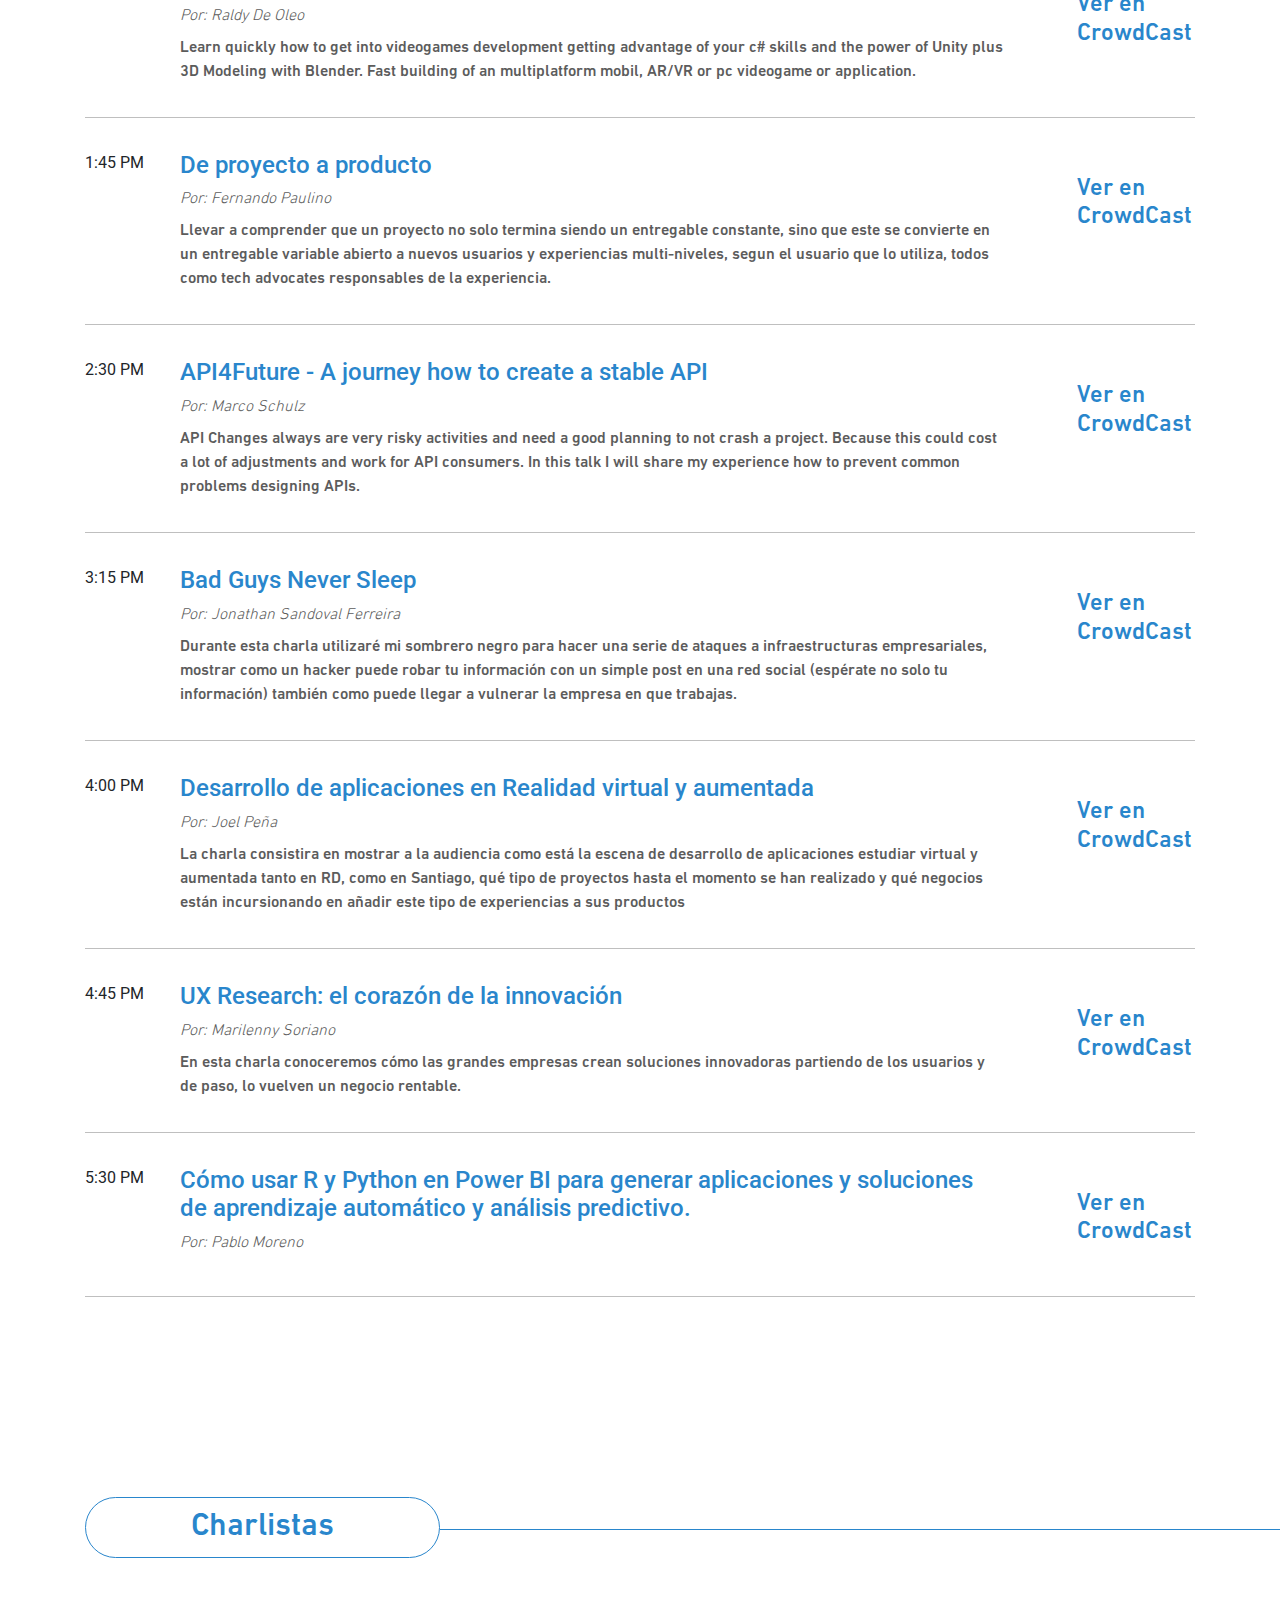
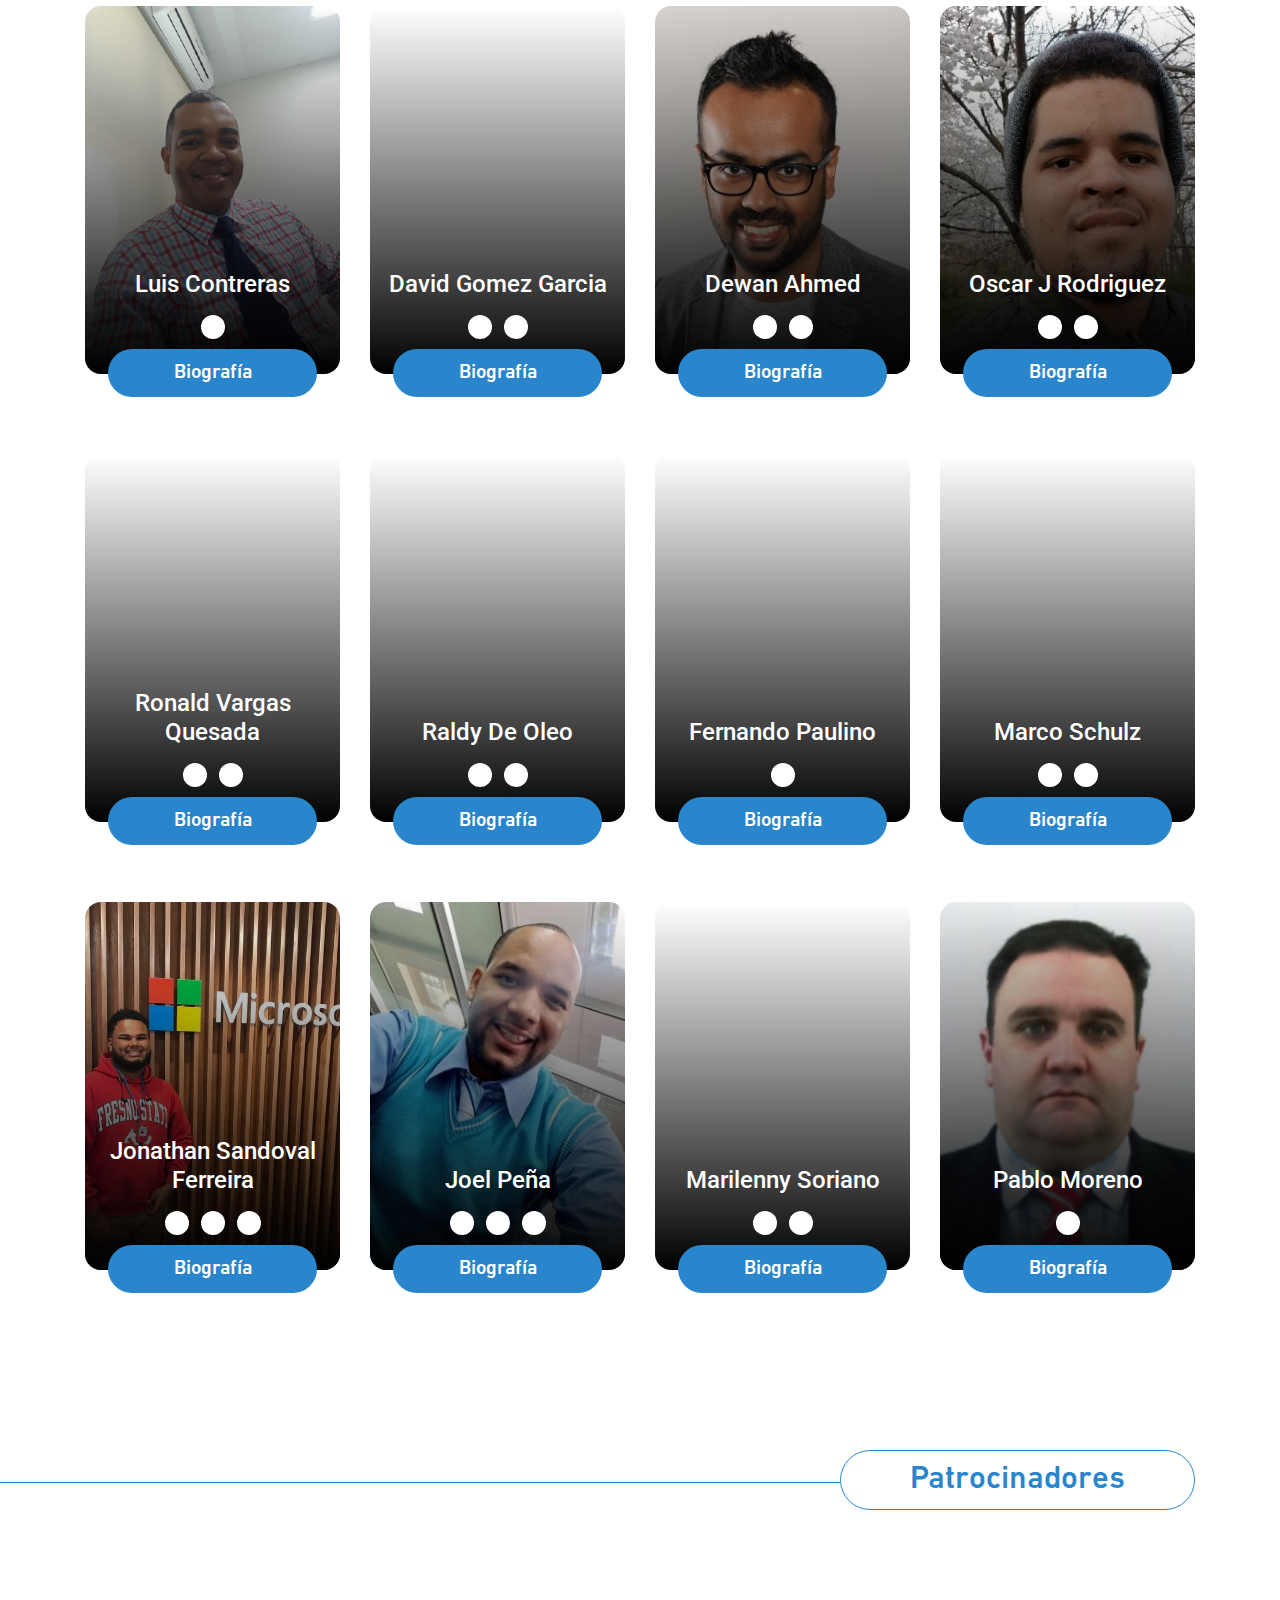
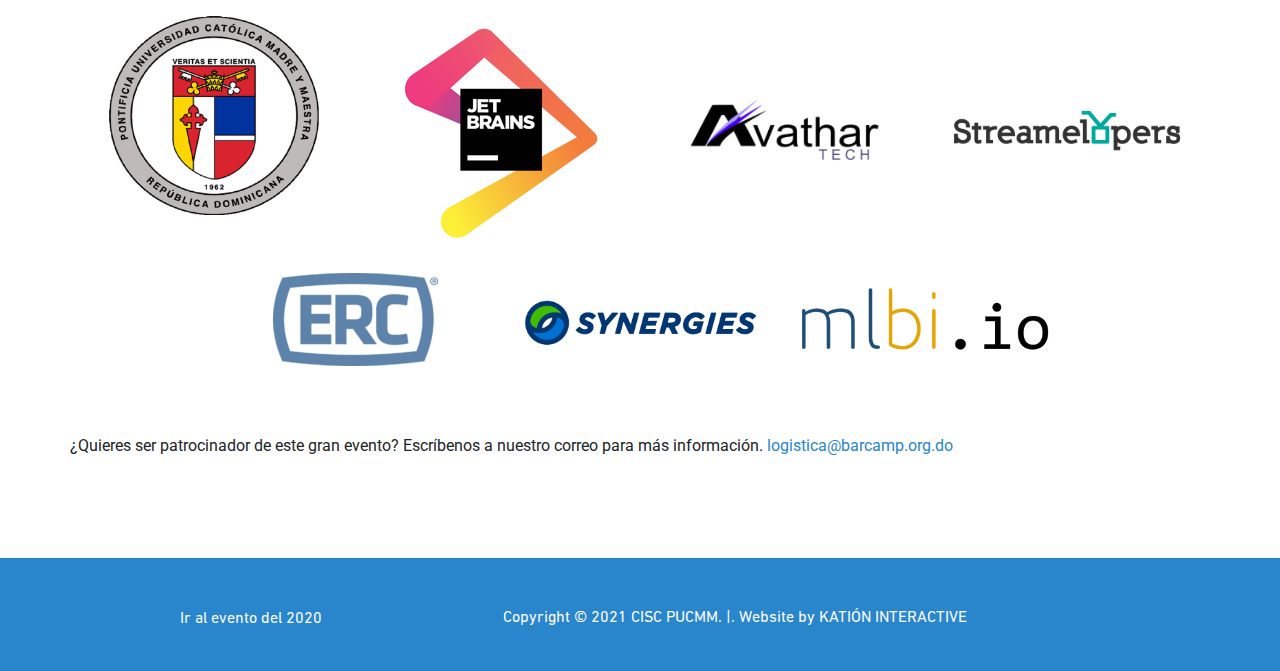
==== commit 32f183de: "add missing sponsor" ====
--- a/index.html
+++ b/index.html
@@ -205,6 +205,11 @@
                             <img src="img/patrocinadores/Synergies.png" class="img-fluid">
                         </a>
                     </div>
+                    <div class="col-lg-3 col-md-3 col-sm-3 col-xs-12 d-sm-flex justify-content-sm-center">
+                        <a href="https://mlbi.to/">
+                            <img src="img/patrocinadores/mlbi.png" class="img-fluid">
+                        </a>
+                    </div>
                 </div>
                 
                 <div class="row">
